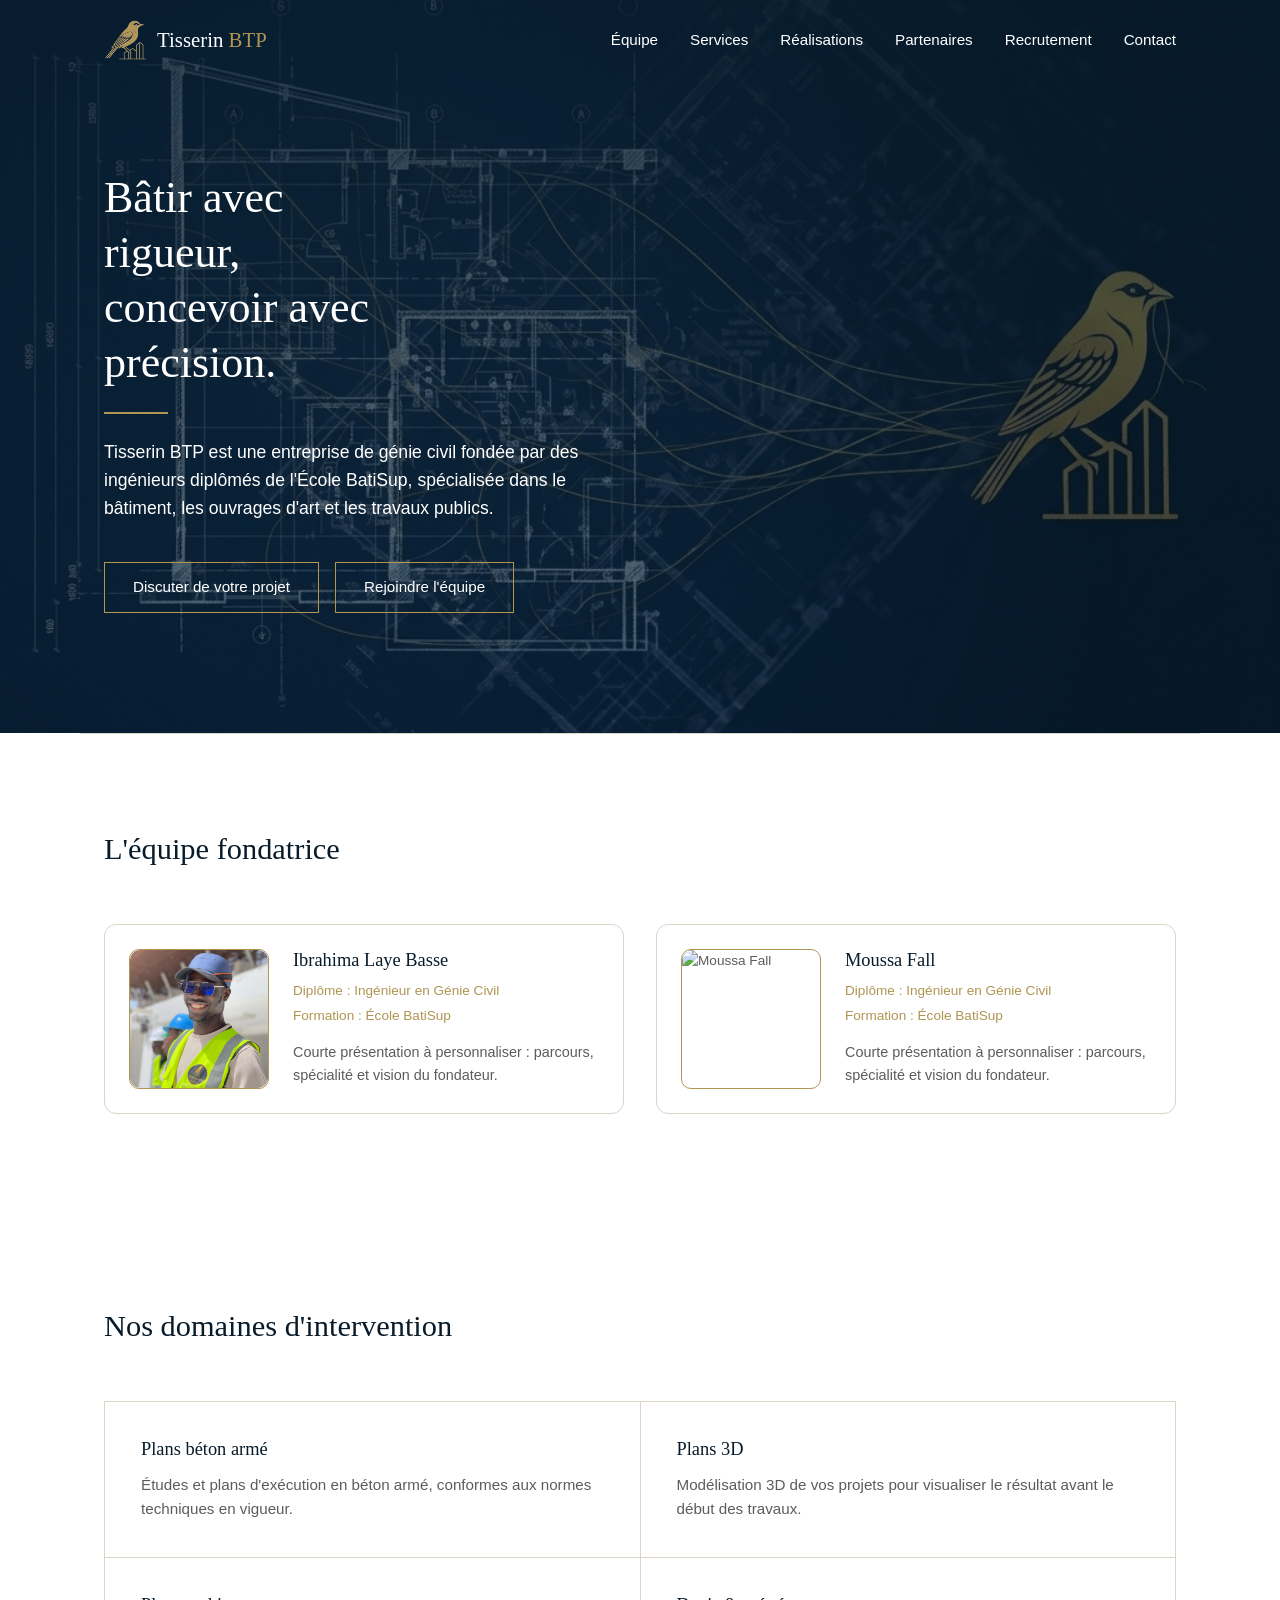
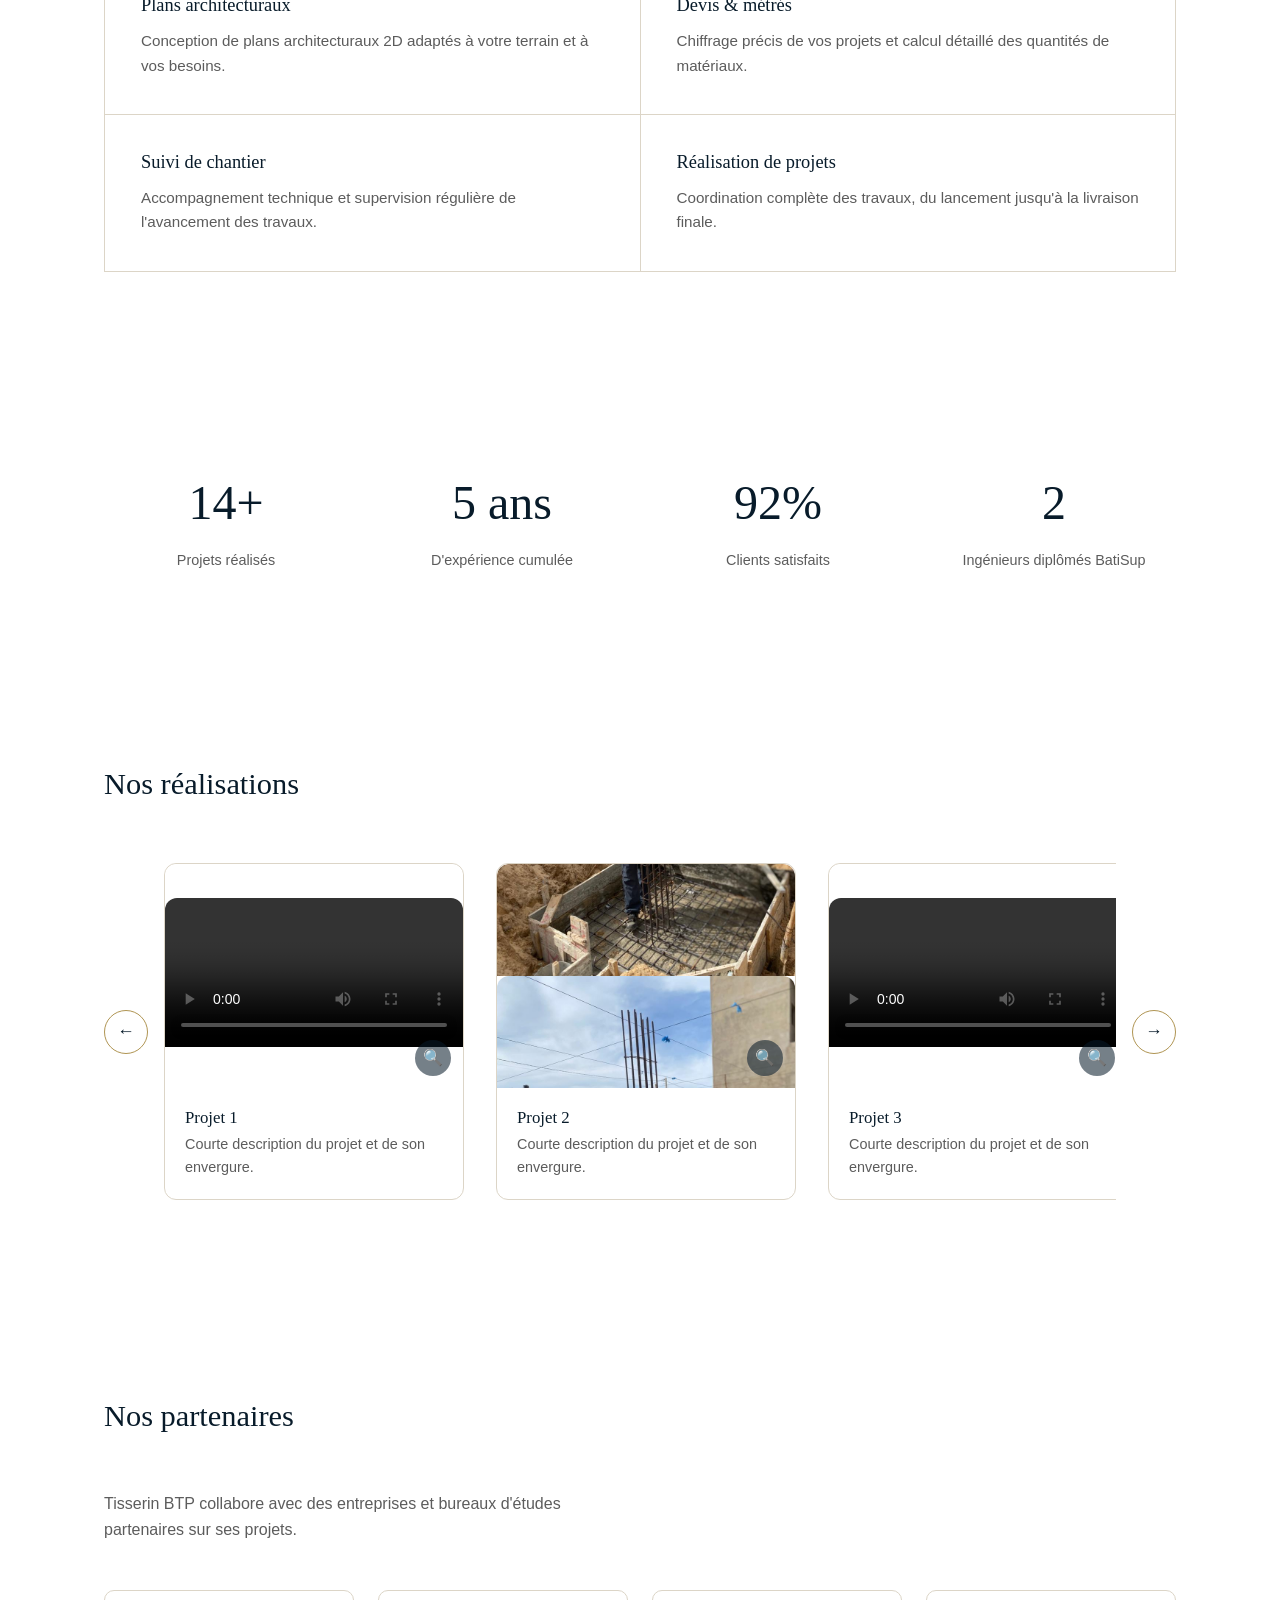
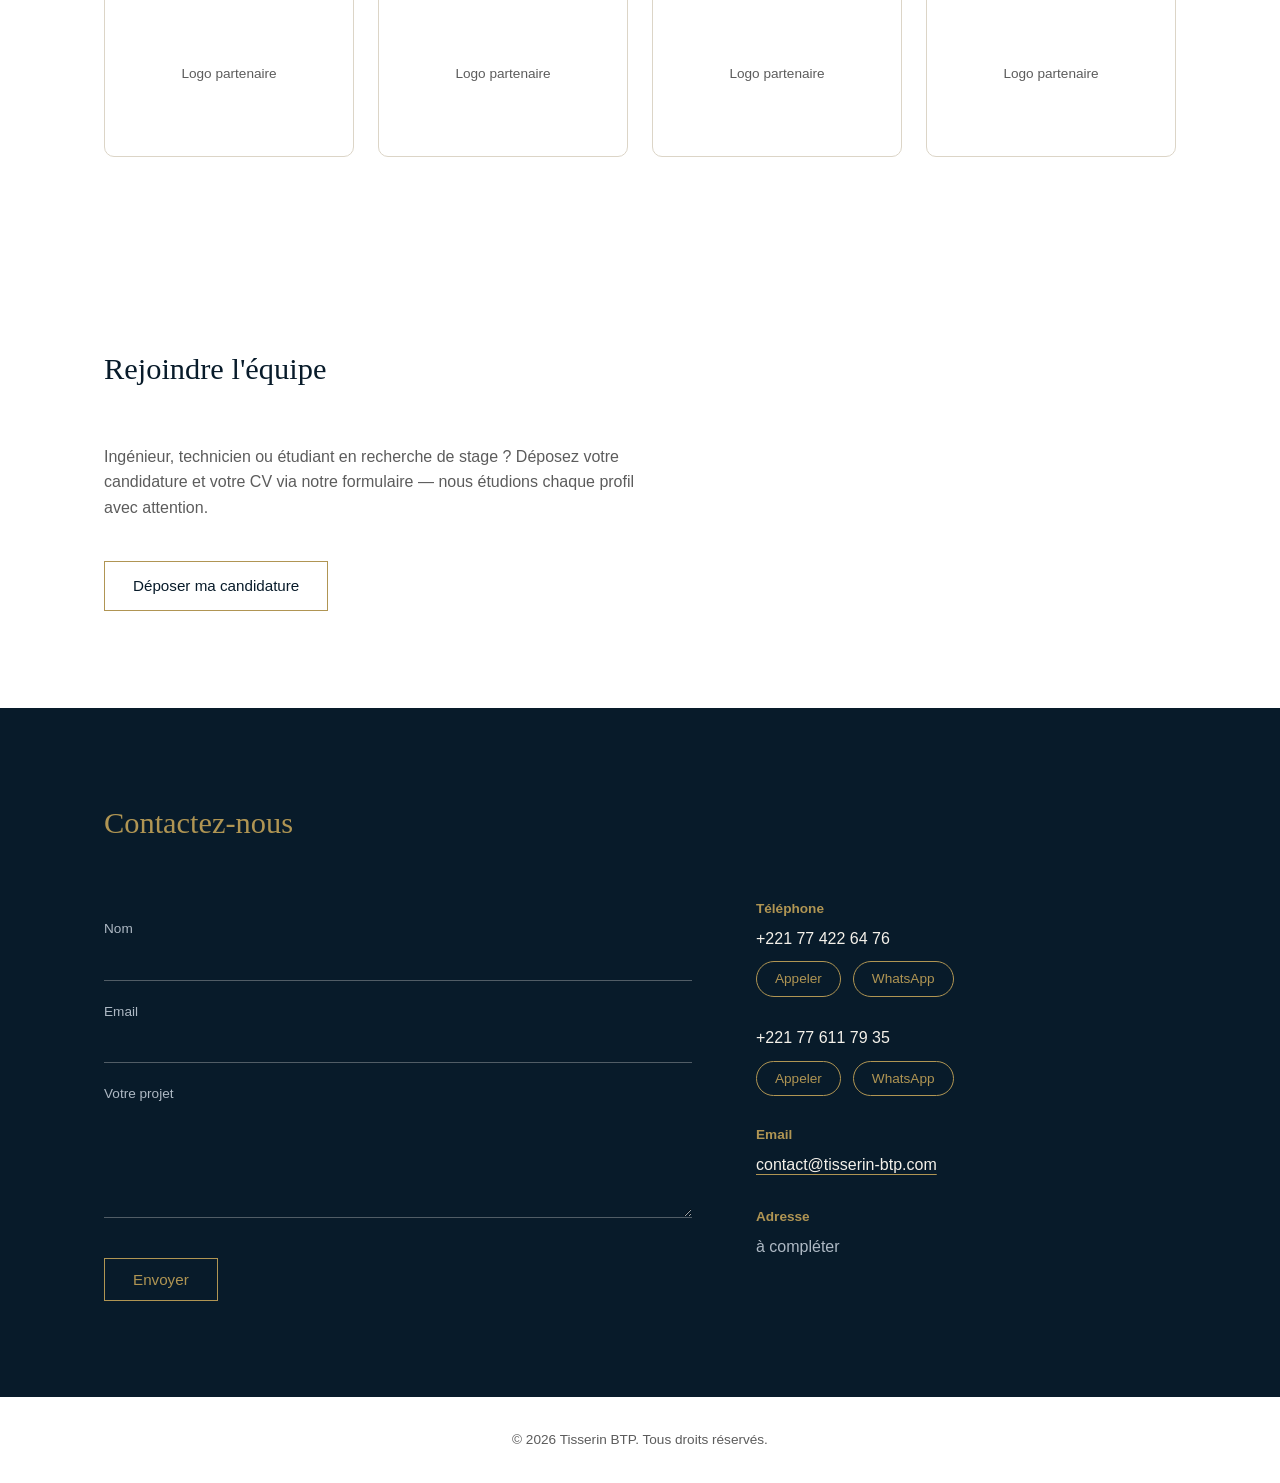
==== index.html @ 986371ec "Code Complet" ====
<!DOCTYPE html>
<!-- 
  DOCTYPE : indique au navigateur qu'on utilise le HTML5 moderne.
  Toujours la toute première ligne d'un fichier HTML.
-->
<html lang="fr">
<head>
  <meta charset="UTF-8">
  <!-- UTF-8 : permet d'afficher correctement les accents (é, è, à...) -->

  <meta name="viewport" content="width=device-width, initial-scale=1.0">
  <!-- Cette ligne est ESSENTIELLE pour que le site s'adapte aux mobiles.
       Sans elle, un téléphone affichera le site "zoomé" comme un écran d'ordinateur. -->

  <title>Tisserin BTP — Génie Civil</title>
  <!-- Ce texte s'affiche dans l'onglet du navigateur et dans Google -->

  <meta name="description" content="Tisserin BTP, entreprise de génie civil : bâtiment, ouvrages d'art et travaux publics par des ingénieurs diplômés.">
  <!-- La "meta description" : c'est ce que Google affiche sous le titre dans les résultats de recherche -->

  <link rel="stylesheet" href="css/style.css">
  <!-- On relie notre feuille de style (à écrire à l'étape 2) -->
</head>

<body>

  <main>

    <!-- ===================== HERO (première section visible) ===================== -->
    <!-- Quand tu enverras l'image de fond, on ajoutera la classe "hero--photo" ci-dessous
         (ex: class="hero hero--photo") : elle bascule le texte en blanc avec un voile marine
         semi-transparent par-dessus la photo pour que le texte reste lisible. Le CSS est déjà prêt. -->
   <section id="accueil" class="hero hero--photo">
      <!-- ===================== EN-TÊTE / NAVIGATION ===================== -->
      <!-- Placé ICI, à l'intérieur du Hero, avec un fond transparent (voir .site-header
           en CSS) : il se superpose directement à la photo au lieu d'une barre blanche
           séparée au-dessus. Il défile avec le Hero (pas de barre fixe en scrollant). -->
      <header class="site-header">
        <div class="container header-inner">
          <a href="#accueil" class="logo">
            <img src="assets/img/logo-icon.png" alt="" class="logo-icon">
            <span class="logo-text">Tisserin <strong>BTP</strong></span>
          </a>

          <nav class="main-nav">
            <ul>
              <li><a href="#equipe">Équipe</a></li>
              <li><a href="#services">Services</a></li>
              <li><a href="#projets">Réalisations</a></li>
              <li><a href="#partenaires">Partenaires</a></li>
              <li><a href="#recrutement">Recrutement</a></li>
              <li><a href="#contact">Contact</a></li>
            </ul>
          </nav>
        </div>
      </header>

      <div class="container">
        <h1>Bâtir avec rigueur, concevoir avec précision.</h1>
        <p class="hero-subtitle">
          Tisserin BTP est une entreprise de génie civil fondée par des ingénieurs
          diplômés de l'École BatiSup, spécialisée dans le bâtiment, les ouvrages
          d'art et les travaux publics.
        </p>
        <div class="hero-actions">
          <a href="#contact" class="btn btn-primary">Discuter de votre projet</a>
          <a href="#recrutement" class="btn">Rejoindre l'équipe</a>
        </div>
      </div>
    </section>

    <div class="section-divider" aria-hidden="true"></div>


    <!-- ===================== ÉQUIPE ===================== -->
    <section id="equipe" class="equipe">
      <div class="container">
        <h2>L'équipe fondatrice</h2>

        <div class="equipe-grid">
          <article class="membre-card">
            <div class="membre-photo-placeholder">
              <img src="assets/img/equipe/Iba.jpeg" alt="Ibrahima Laye Basse">
            </div>
            <div class="membre-infos">
              <h3>Ibrahima Laye Basse</h3>
              <p class="membre-diplome">Diplôme : Ingénieur en Génie Civil</p>
              <p class="membre-formation">Formation : École BatiSup</p>
              <p class="membre-bio">Courte présentation à personnaliser : parcours, spécialité et vision du fondateur.</p>
            </div>
          </article>

          <article class="membre-card">
            <div class="membre-photo-placeholder">
              <img src="assets/img/equipe/moussa.jpeg" alt="Moussa Fall">
            </div>
            <div class="membre-infos">
              <h3>Moussa Fall</h3>
              <p class="membre-diplome">Diplôme : Ingénieur en Génie Civil</p>
              <p class="membre-formation">Formation : École BatiSup</p>
              <p class="membre-bio">Courte présentation à personnaliser : parcours, spécialité et vision du fondateur.</p>
            </div>
          </article>
        </div>
      </div>
    </section>

    <div class="section-divider" aria-hidden="true"></div>


    <!-- ===================== SERVICES ===================== -->
    <section id="services" class="services">
      <div class="container">
        <h2>Nos domaines d'intervention</h2>

        <div class="services-grid">
          <article class="service-card">
            <h3>Plans béton armé</h3>
            <p>Études et plans d'exécution en béton armé, conformes aux normes techniques en vigueur.</p>
          </article>

          <article class="service-card">
            <h3>Plans 3D</h3>
            <p>Modélisation 3D de vos projets pour visualiser le résultat avant le début des travaux.</p>
          </article>

          <article class="service-card">
            <h3>Plans architecturaux</h3>
            <p>Conception de plans architecturaux 2D adaptés à votre terrain et à vos besoins.</p>
          </article>

          <article class="service-card">
            <h3>Devis &amp; métrés</h3>
            <p>Chiffrage précis de vos projets et calcul détaillé des quantités de matériaux.</p>
          </article>

          <article class="service-card">
            <h3>Suivi de chantier</h3>
            <p>Accompagnement technique et supervision régulière de l'avancement des travaux.</p>
          </article>

          <article class="service-card">
            <h3>Réalisation de projets</h3>
            <p>Coordination complète des travaux, du lancement jusqu'à la livraison finale.</p>
          </article>
        </div>
      </div>
    </section>

    <div class="section-divider" aria-hidden="true"></div>


    <!-- ===================== CHIFFRES CLÉS ===================== -->
    <!-- Les nombres partent de 0 et comptent jusqu'à data-target quand on arrive sur la section
         (voir script.js). data-suffix ajoute "%", "+", " ans"... après le nombre. -->
    <section id="chiffres" class="chiffres">
      <div class="container">
        <div class="chiffres-grid">
          <div class="chiffre">
            <span class="chiffre-nombre" data-target="15" data-suffix="+">0</span>
            <span class="chiffre-label">Projets réalisés</span>
          </div>
          <div class="chiffre">
            <span class="chiffre-nombre" data-target="5" data-suffix=" ans">0</span>
            <span class="chiffre-label">D'expérience cumulée</span>
          </div>
          <div class="chiffre">
            <span class="chiffre-nombre" data-target="98" data-suffix="%">0</span>
            <span class="chiffre-label">Clients satisfaits</span>
          </div>
          <div class="chiffre">
            <span class="chiffre-nombre" data-target="2" data-suffix="">0</span>
            <span class="chiffre-label">Ingénieurs diplômés BatiSup</span>
          </div>
        </div>
      </div>
    </section>

    <div class="section-divider" aria-hidden="true"></div>


    <!-- ===================== RÉALISATIONS / PROJETS ===================== -->
    <section id="projets" class="projets">
      <div class="container">
        <h2>Nos réalisations</h2>

        <!-- Le carrousel : deux flèches + une piste (.projets-grid) qui défile horizontalement.
             On met 6 exemples pour bien voir l'effet de défilement quand il y a beaucoup de projets. -->
        <div class="projets-carousel">
          <button class="carousel-btn carousel-prev" type="button" aria-label="Réalisation précédente">&#8592;</button>

          <div class="projets-grid" id="projetsTrack">
            <article class="projet-card">
              <div class="projet-media">
                <!-- Photo : <img src="assets/img/projets/mon-projet.jpg" alt="..."> -->
                <!-- Vidéo : <video src="assets/img/projets/ma-video.mp4" controls></video> -->
                <span class="projet-media-placeholder"><video src="assets/img/projets/P2.mp4" controls></video></span>
              </div>
              <h3>Projet 1</h3>
              <p>Courte description du projet et de son envergure.</p>
            </article>

            <article class="projet-card">
              <div class="projet-media">
                <span class="projet-media-placeholder"><img src="assets/img/projets/P1.jpeg" alt="Projet1">
                <img src="assets/img/projets/P1.jpeg" alt="Projet1" hidden></span>
              </div>
              <h3>Projet 2</h3>
              <p>Courte description du projet et de son envergure.</p>
            </article>

            <article class="projet-card">
              <div class="projet-media">
                <span class="projet-media-placeholder"><video src="assets/img/projets/P3.mp4" controls></video></span>
              </div>
              <h3>Projet 3</h3>
              <p>Courte description du projet et de son envergure.</p>
            </article>

            <article class="projet-card">
              <div class="projet-media">
                <span class="projet-media-placeholder">Photo ou vidéo à venir</span>
              </div>
              <h3>Projet 4</h3>
              <p>Courte description du projet et de son envergure.</p>
            </article>

            <article class="projet-card">
              <div class="projet-media">
                <span class="projet-media-placeholder">Photo ou vidéo à venir</span>
              </div>
              <h3>Projet 5</h3>
              <p>Courte description du projet et de son envergure.</p>
            </article>

            <article class="projet-card">
              <div class="projet-media">
                <span class="projet-media-placeholder">Photo ou vidéo à venir</span>
              </div>
              <h3>Projet 6</h3>
              <p>Courte description du projet et de son envergure.</p>
            </article>
          </div>

          <button class="carousel-btn carousel-next" type="button" aria-label="Réalisation suivante">&#8594;</button>
        </div>
      </div>
    </section>

    <div class="section-divider" aria-hidden="true"></div>


    <!-- ===================== PARTENAIRES ===================== -->
    <section id="partenaires" class="partenaires">
      <div class="container">
        <h2>Nos partenaires</h2>
        <p class="partenaires-intro">Tisserin BTP collabore avec des entreprises et bureaux d'études partenaires sur ses projets.</p>

        <div class="partenaires-grid">
          <!-- Remplacer chaque bloc par : <img src="assets/img/partenaires/logo-xyz.png" alt="Nom de l'entreprise"> -->
          <div class="partenaire-logo">Logo partenaire</div>
          <div class="partenaire-logo">Logo partenaire</div>
          <div class="partenaire-logo">Logo partenaire</div>
          <div class="partenaire-logo">Logo partenaire</div>
        </div>
      </div>
    </section>

    <div class="section-divider" aria-hidden="true"></div>


    <!-- ===================== RECRUTEMENT / STAGES ===================== -->
    <section id="recrutement" class="recrutement">
      <div class="container">
        <h2>Rejoindre l'équipe</h2>
        <p class="recrutement-intro">
          Ingénieur, technicien ou étudiant en recherche de stage ? Déposez votre
          candidature et votre CV via notre formulaire — nous étudions chaque
          profil avec attention.
        </p>

        <!-- ⚠️ Remplace ce lien par l'URL de ton Google Form une fois créé (voir les étapes données) -->
        <a href="https://docs.google.com/forms/d/e/1FAIpQLScmEuUxqBs3-zTEEsAhakAXI5-FZhFjxMY9opvRQvpnzynuog/viewform?usp=header" class="btn btn-primary" target="_blank" rel="noopener">
          Déposer ma candidature
        </a>
      </div>
    </section>

    <div class="section-divider" aria-hidden="true"></div>


    <!-- ===================== CONTACT ===================== -->
    <section id="contact" class="contact">
      <div class="container">
        <h2>Contactez-nous</h2>

        <div class="contact-inner">
          <form class="contact-form" id="contactForm">
            <label for="nom">Nom</label>
            <input type="text" id="nom" name="nom" required>

            <label for="email">Email</label>
            <input type="email" id="email" name="email" required>

            <label for="message">Votre projet</label>
            <textarea id="message" name="message" rows="5" required></textarea>

            <button type="submit" class="btn btn-primary">Envoyer</button>
          </form>

          <div class="contact-infos">
            <!-- Remplace ces numéros/email par les vôtres s'ils changent un jour -->
            <div class="contact-info-block">
              <strong>Téléphone</strong>
              <p class="contact-phone-number">+221 77 422 64 76</p>
              <div class="contact-phone-actions">
                <a href="tel:+221774226476" class="contact-action-link">Appeler</a>
                <a href="https://wa.me/221774226476" class="contact-action-link" target="_blank" rel="noopener">WhatsApp</a>
              </div>
            </div>

            <div class="contact-info-block">
              <p class="contact-phone-number">+221 77 611 79 35</p>
              <div class="contact-phone-actions">
                <a href="tel:+221776117935" class="contact-action-link">Appeler</a>
                <a href="https://wa.me/221776117935" class="contact-action-link" target="_blank" rel="noopener">WhatsApp</a>
              </div>
            </div>

            <div class="contact-info-block">
              <strong>Email</strong>
              <!-- Ce lien ouvre un brouillon dans Gmail (onglet web), adresse déjà remplie -->
              <a href="https://mail.google.com/mail/?view=cm&fs=1&to=contact@tisserin-btp.com" class="contact-email-link confirm-envoi" target="_blank" rel="noopener">contact@tisserin-btp.com</a>
            </div>

            <div class="contact-info-block">
              <strong>Adresse</strong>
              <p class="contact-address">à compléter</p>
            </div>
          </div>
        </div>
      </div>
    </section>

  </main>

  <!-- ===================== LIGHTBOX (agrandissement des photos/vidéos) ===================== -->
  <!-- Une seule boîte pour tout le site : le JS y copie l'image/vidéo cliquée. -->
  <div class="lightbox" id="lightbox" aria-hidden="true">
    <button class="lightbox-close" type="button" aria-label="Fermer">&times;</button>
    <div class="lightbox-content" id="lightboxContent"></div>
  </div>

  <!-- ===================== FOOTER ===================== -->
  <footer class="site-footer">
    <div class="container">
      <p>&copy; 2026 Tisserin BTP. Tous droits réservés.</p>
    </div>
  </footer>

  <script src="js/script.js"></script>
  <!-- Le JS toujours en bas du body : la page se charge avant que le script s'exécute -->
</body>
</html>
---- css/style.css ----
/* ===================== VARIABLES DE COULEUR ===================== */
/* On centralise toutes les couleurs ici. Si un jour vous voulez ajuster
   une teinte, on change une seule ligne au lieu de fouiller tout le fichier. */
:root {
  --color-navy: #081B2A;       /* bleu marine du logo : titres, texte fort */
  --color-gold: #B09553;       /* doré du logo : accents, lignes, boutons */
  --color-gold-light: #C7AD73; /* doré plus clair : hover */
  --color-bg: #FFFFFF;         /* fond : toujours blanc, jamais coloré */
  --color-text: #1C1C1C;       /* texte courant */
  --color-text-muted: #5C5C5C; /* texte secondaire (sous-titres, légendes) */
  --color-line: #DCD5C7;       /* lignes fines discrètes (pas dorées) */

  --font-serif: Georgia, "Iowan Old Style", "Palatino Linotype", "Book Antiqua", serif;
  --font-sans: -apple-system, BlinkMacSystemFont, "Segoe UI", Roboto, "Helvetica Neue", Arial, sans-serif;

  --container-width: 1120px;
}

/* ===================== RESET DE BASE ===================== */
* {
  margin: 0;
  padding: 0;
  box-sizing: border-box;
}

body {
  font-family: var(--font-sans);
  color: var(--color-text);
  background: var(--color-bg);
  line-height: 1.6;
}

img { max-width: 100%; display: block; }

.container {
  max-width: var(--container-width);
  margin: 0 auto;
  padding: 0 24px;
}

h1, h2, h3 {
  font-family: var(--font-serif);
  color: var(--color-navy);
  font-weight: 400; /* le serif porte déjà assez de caractère, pas besoin de gras excessif */
  line-height: 1.25;
}

a { color: var(--color-navy); text-decoration: none; }

/* ===================== BOUTONS ===================== */
/* Jamais de fond plein : juste un contour doré et du texte.
   Au survol, seule l'épaisseur/la couleur réagit — pas de remplissage. */
.btn {
  display: inline-block;
  padding: 12px 28px;
  border: 1px solid var(--color-gold);
  color: var(--color-navy);
  font-family: var(--font-sans);
  font-size: 0.95rem;
  background: transparent;
  transition: border-color 0.2s ease, color 0.2s ease;
}

.btn:hover {
  border-color: var(--color-navy);
  color: var(--color-gold);
}

/* ===================== EN-TÊTE ===================== */
/* Superposé sur la photo du Hero (position absolute + fond transparent),
   au lieu d'une barre blanche séparée au-dessus. Il défile avec le Hero. */
.site-header {
  position: absolute;
  top: 0;
  left: 0;
  right: 0;
  z-index: 2; /* au-dessus du voile sombre (::before) et du texte du Hero */
  background: transparent;
}

.header-inner {
  display: flex;
  align-items: center;
  justify-content: space-between;
  padding: 18px 24px;
}

.logo {
  display: flex;
  align-items: center;
  gap: 10px;
}

.logo-icon {
  height: 44px;
  width: auto;
}

.logo-text {
  font-family: var(--font-serif);
  font-size: 1.3rem;
  color: #fff;
}

.logo-text strong {
  color: var(--color-gold);
  font-weight: 400;
}

.main-nav ul {
  display: flex;
  gap: 32px;
  list-style: none;
}

.main-nav a {
  color: #fff;
  font-size: 0.95rem;
  padding-bottom: 4px;
  border-bottom: 1px solid transparent;
  transition: border-color 0.2s ease, color 0.2s ease;
}

.main-nav a:hover {
  color: var(--color-gold);
  border-bottom-color: var(--color-gold);
}

/* ===================== HERO ===================== */
.hero {
  padding: 170px 0 120px;
  background-image: url('../assets/img/Tisserin.jpg');
}

.hero h1 {
  font-size: 2.75rem;
  max-width: 14ch;
  margin-bottom: 24px;
  position: relative;
  padding-bottom: 24px;
}

/* Le trait doré sous le titre : notre "signature" visuelle, présente une seule fois */
.hero h1::after {
  content: "";
  position: absolute;
  left: 0;
  bottom: 0;
  width: 64px;
  height: 2px;
  background: var(--color-gold);
}

.hero-subtitle {
  max-width: 52ch;
  color: var(--color-text-muted);
  font-size: 1.1rem;
  margin-bottom: 40px;
}

/* ===================== SECTIONS (règle commune) ===================== */
/* Note : la ligne de séparation entre sections n'est plus une bordure CSS statique,
   c'est désormais l'élément .section-divider (voir plus bas), qui s'anime
   du centre vers l'extérieur quand on le fait défiler à l'écran. */
section:not(.hero) {
  padding: 96px 0;
}

section h2 {
  font-size: 1.9rem;
  margin-bottom: 56px;
}

/* ===================== SERVICES ===================== */
.services-grid {
  display: grid;
  grid-template-columns: repeat(2, 1fr);
  gap: 1px;
  background: var(--color-line);
  border: 1px solid var(--color-line);
}

.service-card {
  background: var(--color-bg);
  padding: 36px;
}

.service-card h3 {
  font-size: 1.15rem;
  margin-bottom: 12px;
}

.service-card p {
  color: var(--color-text-muted);
  font-size: 0.95rem;
}

/* ===================== ÉQUIPE (mise en page générale de la grille) ===================== */
/* Le détail visuel de chaque carte (.membre-card, .membre-photo-placeholder...)
   est défini plus bas, dans le bloc "ÉQUIPE : rectangle photo + infos côte à côte" */
.equipe-grid {
  display: grid;
  grid-template-columns: repeat(2, 1fr);
  gap: 32px;
}

/* ===================== CONTACT ===================== */
.contact-inner {
  display: grid;
  grid-template-columns: 1.4fr 1fr;
  gap: 64px;
}

/* Champs "underline" : pas de fond, juste une ligne du bas — cohérent avec le reste */
.contact-form label {
  display: block;
  font-size: 0.85rem;
  color: var(--color-text-muted);
  margin-top: 20px;
  margin-bottom: 6px;
}

.contact-form input,
.contact-form textarea {
  width: 100%;
  border: none;
  border-bottom: 1px solid var(--color-line);
  background: transparent;
  padding: 8px 0;
  font-family: var(--font-sans);
  font-size: 1rem;
  color: var(--color-text);
}

.contact-form input:focus,
.contact-form textarea:focus {
  outline: none;
  border-bottom-color: var(--color-gold);
}

.contact-form button {
  margin-top: 32px;
  cursor: pointer;
}

.contact-info-block {
  margin-bottom: 28px;
}

.contact-info-block strong {
  color: var(--color-navy);
  display: block;
  font-size: 0.85rem;
  margin-bottom: 6px;
}

/* ===================== FOOTER ===================== */
.site-footer {
  padding: 32px 0;
}

.site-footer p {
  color: var(--color-text-muted);
  font-size: 0.85rem;
  text-align: center;
}

/* ===================== PRÉPARATION FOND PHOTO DU HERO ===================== */
/* Inactif pour l'instant. Le jour où tu ajoutes ta photo :
   1) Ajoute background-image: url('../assets/img/hero-bg.jpg'); dans la règle .hero ci-dessous
      (le "../" est important : on remonte du dossier css/ vers la racine du projet)
   2) Ajoute la classe "hero--photo" sur la section dans index.html
   Tout le reste (voile sombre, texte blanc) s'active automatiquement. */
.hero {
  position: relative;
  background-color: var(--color-navy);
  background-size: cover;
  background-position: center;
  background-repeat: no-repeat;
}

.hero.hero--photo {
  color: #fff;
}

.hero.hero--photo::before {
  content: "";
  position: absolute;
  inset: 0;
  background: linear-gradient(180deg, rgba(8, 27, 42, 0.78), rgba(8, 27, 42, 0.55));
  z-index: 0;
}

.hero.hero--photo .container {
  position: relative;
  z-index: 1;
}

.hero.hero--photo h1,
.hero.hero--photo .hero-subtitle {
  color: #fff;
}

/* ===================== CHIFFRES CLÉS (compteurs animés) ===================== */
.chiffres-grid {
  display: grid;
  grid-template-columns: repeat(4, 1fr);
  gap: 32px;
  text-align: center;
}

.chiffre {
  display: flex;
  flex-direction: column;
  gap: 8px;
}

.chiffre-nombre {
  font-family: var(--font-serif);
  font-size: 3rem;
  color: var(--color-navy);
}

.chiffre-label {
  color: var(--color-text-muted);
  font-size: 0.9rem;
}

/* ===================== CARROUSEL DES RÉALISATIONS ===================== */
.projets-carousel {
  display: flex;
  align-items: center;
  gap: 16px;
}

.carousel-btn {
  flex-shrink: 0;
  width: 44px;
  height: 44px;
  border-radius: 50%;
  border: 1px solid var(--color-gold);
  background: transparent;
  color: var(--color-navy);
  font-size: 1.1rem;
  cursor: pointer;
  transition: border-color 0.2s ease, color 0.2s ease;
}

.carousel-btn:hover {
  border-color: var(--color-navy);
  color: var(--color-gold);
}

/* La piste défile horizontalement ; scroll-snap fait que chaque carte "s'accroche"
   proprement en position, comme un vrai carrousel, sans JS compliqué pour l'alignement. */
.projets-grid {
  display: flex;
  gap: 32px;
  overflow-x: auto;
  overflow-y: visible;
  scroll-snap-type: x mandatory;
  scroll-behavior: smooth;
  padding: 4px; /* évite que l'ombre du zoom soit coupée au bord */
}

/* Masquer la barre de défilement (on a déjà les flèches, pas besoin de la voir) */
.projets-grid::-webkit-scrollbar { display: none; }
.projets-grid { scrollbar-width: none; }

.projet-card {
  flex: 0 0 300px;
  scroll-snap-align: start;
  border: 1px solid var(--color-line);
  border-radius: 12px;
  overflow: hidden;
}

.projet-media {
  aspect-ratio: 4 / 3;
  display: flex;
  align-items: center;
  justify-content: center;
  color: var(--color-text-muted);
  font-size: 0.85rem;
  cursor: pointer;
  overflow: hidden; /* essentiel : empêche une image plus grande que 4:3 de déformer la carte */
  background: var(--color-bg);
  border-radius: 12px 12px 0 0;
  position: relative; /* nécessaire pour positionner l'icône de zoom ci-dessous */
}

/* Icône loupe : indique clairement que l'image/vidéo est cliquable. Visible en
   permanence (discrètement), et se met en évidence au survol. La pseudo-classe
   :has() fait que l'icône n'apparaît QUE s'il y a une vraie image/vidéo dedans —
   pas sur les cartes encore vides ("Photo ou vidéo à venir"). */
.projet-media:has(img, video)::after {
  content: "🔍";
  position: absolute;
  bottom: 12px;
  right: 12px;
  width: 36px;
  height: 36px;
  border-radius: 50%;
  background: rgba(8, 27, 42, 0.65);
  color: #fff;
  display: flex;
  align-items: center;
  justify-content: center;
  font-size: 1rem;
  opacity: 0.85;
  transition: opacity 0.2s ease, transform 0.2s ease;
  pointer-events: none; /* l'icône ne doit jamais bloquer le clic sur l'image en dessous */
}

.projet-media:has(img, video):hover::after {
  opacity: 1;
  transform: scale(1.12);
}

.projet-media img,
.projet-media video {
  width: 100%;
  height: 100%;
  object-fit: cover;
  border-radius: 12px 12px 0 0;
}

.projet-card h3 {
  font-size: 1.05rem;
  padding: 20px 20px 4px;
}

.projet-card p {
  color: var(--color-text-muted);
  font-size: 0.9rem;
  padding: 0 20px 20px;
}

/* ===================== ÉQUIPE : rectangle photo + infos côte à côte ===================== */
.membre-card {
  display: flex;
  gap: 24px;
  border: 1px solid var(--color-line);
  border-radius: 12px;
  padding: 24px;
}

.membre-photo-placeholder {
  width: 140px;
  height: 140px;
  flex-shrink: 0;
  border: 1px solid var(--color-gold);
  border-radius: 10px;
  display: flex;
  align-items: center;
  justify-content: center;
  color: var(--color-text-muted);
  font-size: 0.85rem;
}

.membre-infos {
  display: flex;
  flex-direction: column;
  gap: 4px;
}

.membre-infos h3 {
  font-size: 1.15rem;
  margin-bottom: 4px;
}

.membre-diplome,
.membre-formation {
  font-size: 0.85rem;
  color: var(--color-gold);
}

.membre-bio {
  margin-top: 10px;
  font-size: 0.9rem;
  color: var(--color-text-muted);
  line-height: 1.55;
}

/* ===================== CONTACT : fond bleu marine ===================== */
/* "section.contact" (et pas juste ".contact") pour être sûr que ces règles l'emportent
   sur la règle générale "section:not(.hero)" définie plus haut dans le fichier. */
section.contact {
  background: var(--color-navy);
  color: #F4F1EA;
}

section.contact h2 {
  color: var(--color-gold);
}

.contact-form label {
  color: #AEB9C4;
}

.contact-form input,
.contact-form textarea {
  color: #F7F6F2;
  border-bottom: 1px solid rgba(247, 246, 242, 0.3);
}

.contact-form input:focus,
.contact-form textarea:focus {
  border-bottom-color: var(--color-gold);
}

.contact-form input::placeholder,
.contact-form textarea::placeholder {
  color: rgba(247, 246, 242, 0.4);
}

.contact-form .btn {
  border-color: var(--color-gold);
  color: var(--color-gold);
}

.contact-form .btn:hover {
  border-color: #fff;
  color: #fff;
}

.contact-info-block strong {
  color: var(--color-gold);
}

.contact-phone-number {
  color: #F4F1EA;
  font-size: 1rem;
  margin-bottom: 10px;
}

.contact-phone-actions {
  display: flex;
  gap: 12px;
}

/* Petits liens en forme de pilule, contour doré, cohérents avec le reste du site
   (jamais de fond plein) : "Appeler" déclenche l'app téléphone, "WhatsApp" ouvre
   une discussion avec ce numéro. */
.contact-action-link {
  border: 1px solid var(--color-gold);
  color: var(--color-gold);
  padding: 6px 18px;
  border-radius: 20px;
  font-size: 0.85rem;
  transition: border-color 0.2s ease, color 0.2s ease;
}

.contact-action-link:hover {
  border-color: #fff;
  color: #fff;
}

.contact-email-link {
  color: #F4F1EA;
  text-decoration: underline;
  text-decoration-color: var(--color-gold);
  text-underline-offset: 4px;
}

.contact-email-link:hover {
  color: var(--color-gold);
}

.contact-address {
  color: #AEB9C4;
}

/* ===================== TRANSITIONS AU DÉFILEMENT (scroll reveal) ===================== */
/* La classe .reveal est ajoutée dynamiquement par le JS à plusieurs éléments.
   Ils démarrent invisibles/légèrement décalés, puis "apparaissent" quand on
   arrive dessus en scrollant (voir IntersectionObserver dans script.js). */
.reveal {
  opacity: 0;
  transform: translateY(28px);
  transition: opacity 0.7s ease, transform 0.7s ease;
}

.reveal.reveal-visible {
  opacity: 1;
  transform: translateY(0);
}

/* Les gens sensibles au mouvement peuvent désactiver les animations dans leur OS :
   on respecte ce choix en supprimant la transition dans ce cas. */
@media (prefers-reduced-motion: reduce) {
  .reveal {
    opacity: 1;
    transform: none;
    transition: none;
  }
}

/* ===================== HERO : deux boutons côte à côte ===================== */
.hero-actions {
  display: flex;
  gap: 16px;
  flex-wrap: wrap;
}

/* Les 2 boutons du hero doivent être bien visibles dès le départ : texte blanc sur
   le fond sombre de la photo, doré au survol. */
.hero-actions .btn {
  color: #fff;
}

.hero-actions .btn:hover {
  border-color: var(--color-gold);
  color: var(--color-gold);
}

/* ===================== PARTENAIRES ===================== */
.partenaires-intro {
  color: var(--color-text-muted);
  max-width: 60ch;
  margin-bottom: 48px;
}

.partenaires-grid {
  display: grid;
  grid-template-columns: repeat(4, 1fr);
  gap: 24px;
}

.partenaire-logo {
  aspect-ratio: 3 / 2;
  border: 1px solid var(--color-line);
  border-radius: 10px;
  display: flex;
  align-items: center;
  justify-content: center;
  color: var(--color-text-muted);
  font-size: 0.85rem;
  text-align: center;
  padding: 16px;
}

/* Une fois un vrai logo <img> à la place du texte, on l'affiche en gris (grayscale)
   et il reprend sa couleur au survol : discret par défaut, vivant à l'interaction. */
.partenaire-logo img {
  max-height: 48px;
  filter: grayscale(100%);
  opacity: 0.7;
  transition: filter 0.3s ease, opacity 0.3s ease;
}

.partenaire-logo img:hover {
  filter: grayscale(0%);
  opacity: 1;
}

/* ===================== RECRUTEMENT ===================== */
.recrutement-intro {
  color: var(--color-text-muted);
  max-width: 60ch;
  margin-bottom: 40px;
}

.recrutement-form {
  max-width: 640px;
}

.recrutement-form label {
  display: block;
  font-size: 0.85rem;
  color: var(--color-text-muted);
  margin-top: 20px;
  margin-bottom: 6px;
}

.recrutement-form input,
.recrutement-form select,
.recrutement-form textarea {
  width: 100%;
  border: none;
  border-bottom: 1px solid var(--color-line);
  background: transparent;
  padding: 8px 0;
  font-family: var(--font-sans);
  font-size: 1rem;
  color: var(--color-text);
}

.recrutement-form select {
  cursor: pointer;
}

/* Le bouton natif de sélection de fichier est stylisé à part car les navigateurs
   ne le laissent pas se personnaliser comme un champ texte classique. */
.recrutement-form input[type="file"] {
  border: 1px dashed var(--color-line);
  border-radius: 8px;
  padding: 16px;
  font-size: 0.9rem;
}

.recrutement-form input:focus,
.recrutement-form select:focus,
.recrutement-form textarea:focus {
  outline: none;
  border-bottom-color: var(--color-gold);
}

.recrutement-form input[type="file"]:focus {
  outline: none;
  border-color: var(--color-gold);
}

.recrutement-form button {
  margin-top: 32px;
  cursor: pointer;
}

/* Deux champs par ligne sur desktop (Nom/Email, Téléphone/Type) */
.form-row {
  display: grid;
  grid-template-columns: 1fr 1fr;
  gap: 24px;
}

/* ===================== TRAIT ANIMÉ SOUS LE TITRE DU HERO ===================== */
/* transform-origin: center + une animation qui part de scaleX(0) : le trait
   "pousse" depuis son centre vers ses deux extrémités au chargement de la page. */
@keyframes pousserDuCentre {
  from { transform: scaleX(0); }
  to   { transform: scaleX(1); }
}

.hero h1::after {
  transform-origin: center;
  animation: pousserDuCentre 1s ease-out 0.3s both;
  /* "both" : le trait reste invisible (scaleX(0)) pendant les 0.3s d'attente
     avant que l'animation ne démarre, au lieu d'apparaître d'un coup puis de s'animer. */
}

/* ===================== LIGNES DE SÉPARATION ENTRE SECTIONS ===================== */
/* Ces lignes remplacent les anciennes bordures statiques. Au chargement elles sont
   "écrasées" (scaleX(0)), centrées grâce à transform-origin:center, puis le JS leur
   ajoute .divider-visible quand elles entrent dans l'écran : elles poussent alors
   du milieu vers l'extérieur. La classe est retirée quand la ligne quitte l'écran,
   donc l'animation se rejoue à chaque passage, dans un sens comme dans l'autre. */
.section-divider {
  height: 1px;
  max-width: var(--container-width);
  margin: 0 auto;
  background: var(--color-line);
  transform: scaleX(0);
  transform-origin: center;
  transition: transform 0.8s ease;
}

.section-divider.divider-visible {
  transform: scaleX(1);
}

/* ===================== PHOTOS DES FONDATEURS (préparation) ===================== */
.membre-photo-placeholder img {
  width: 100%;
  height: 100%;
  object-fit: cover;
  border-radius: 10px; /* même arrondi que le conteneur, pour un rendu propre */
}

/* ===================== LIGHTBOX (agrandissement photos/vidéos) ===================== */
/* position:fixed + inset:0 = couvre tout l'écran, peu importe où on a scrollé sur la page. */
.lightbox {
  position: fixed;
  inset: 0;
  background: rgba(8, 27, 42, 0.92);
  display: flex;
  align-items: center;
  justify-content: center;
  padding: 48px;
  opacity: 0;
  visibility: hidden;
  transition: opacity 0.3s ease;
  z-index: 1000;
}

.lightbox.is-open {
  opacity: 1;
  visibility: visible;
}

.lightbox-content {
  display: flex;
  align-items: flex-start;
  gap: 20px;
  max-width: 90vw;
  max-height: 85vh;
}

.lightbox-main {
  flex: 1;
  min-width: 0; /* évite que l'image ne force le conteneur à s'agrandir au-delà de l'écran */
  display: flex;
  align-items: center;
  justify-content: center;
}

.lightbox-content img,
.lightbox-content video {
  display: block;
  max-width: 75vw;
  max-height: 85vh;
  border-radius: 12px;
}

/* La zone de vignettes à droite de l'image/vidéo principale : disposées en ligne,
   elles retournent automatiquement à la ligne suivante si la largeur est pleine
   (flex-wrap), plutôt que de s'empiler dans une seule colonne. */
.lightbox-thumbs {
  display: flex;
  flex-direction: row;
  flex-wrap: wrap;
  gap: 10px;
  max-width: 200px;
  max-height: 85vh;
  overflow-y: auto;
  flex-shrink: 0;
  align-content: flex-start;
}

.lightbox-thumb {
  width: 90px;
  height: 64px;
  object-fit: cover;
  border-radius: 6px;
  cursor: pointer;
  opacity: 0.55;
  border: 2px solid transparent;
  flex-shrink: 0;
  transition: opacity 0.2s ease, border-color 0.2s ease;
  /* pour les vidéos sans vignette naturelle : fond sombre + repère visuel */
  background: rgba(255, 255, 255, 0.1);
  display: flex;
  align-items: center;
  justify-content: center;
  color: #fff;
  font-size: 0.75rem;
}

.lightbox-thumb.is-active {
  opacity: 1;
  border-color: var(--color-gold);
}

.lightbox-close {
  position: absolute;
  top: 28px;
  right: 32px;
  width: 44px;
  height: 44px;
  border-radius: 50%;
  border: 1px solid var(--color-gold);
  background: transparent;
  color: var(--color-gold);
  font-size: 1.5rem;
  line-height: 1;
  cursor: pointer;
  transition: border-color 0.2s ease, color 0.2s ease;
}

.lightbox-close:hover {
  border-color: #fff;
  color: #fff;
}

/* ===================== ENVOI DU CV (WhatsApp / email) ===================== */
.recrutement-cv {
  max-width: 640px;
  margin-top: 24px;
}

.recrutement-cv p {
  color: var(--color-text-muted);
  font-size: 0.9rem;
  margin-bottom: 12px;
}

.recrutement-cv-actions {
  display: flex;
  gap: 12px;
  flex-wrap: wrap;
}

/* Réutilise le même style de "pilule" que les liens Appeler/WhatsApp de la section Contact,
   mais adapté aux couleurs du fond clair (bordure/texte marine ici, doré sur fond bleu là-bas). */
.recrutement-cv .contact-action-link {
  border-color: var(--color-navy);
  color: var(--color-navy);
}

.recrutement-cv .contact-action-link:hover {
  border-color: var(--color-gold);
  color: var(--color-gold);
}

/* ===================== CONTACT : invitation directe par email (sans formulaire) ===================== */
.contact-message-cta {
  display: flex;
  flex-direction: column;
  justify-content: center;
  gap: 20px;
}

.contact-message-cta p {
  font-size: 1.1rem;
  color: #F4F1EA;
  max-width: 36ch;
}

.contact-message-cta .btn {
  align-self: flex-start;
}

/* ===================== LIEN "DISCUTER DE VOTRE PROJET PAR EMAIL" ===================== */
/* Ciblé par son adresse (attribut href) plutôt que par une classe, pour être sûr
   que ça s'applique peu importe où ce lien se trouve exactement dans la page. */
a[href*="su=Nouveau%20projet"] {
  color: #fff;
}
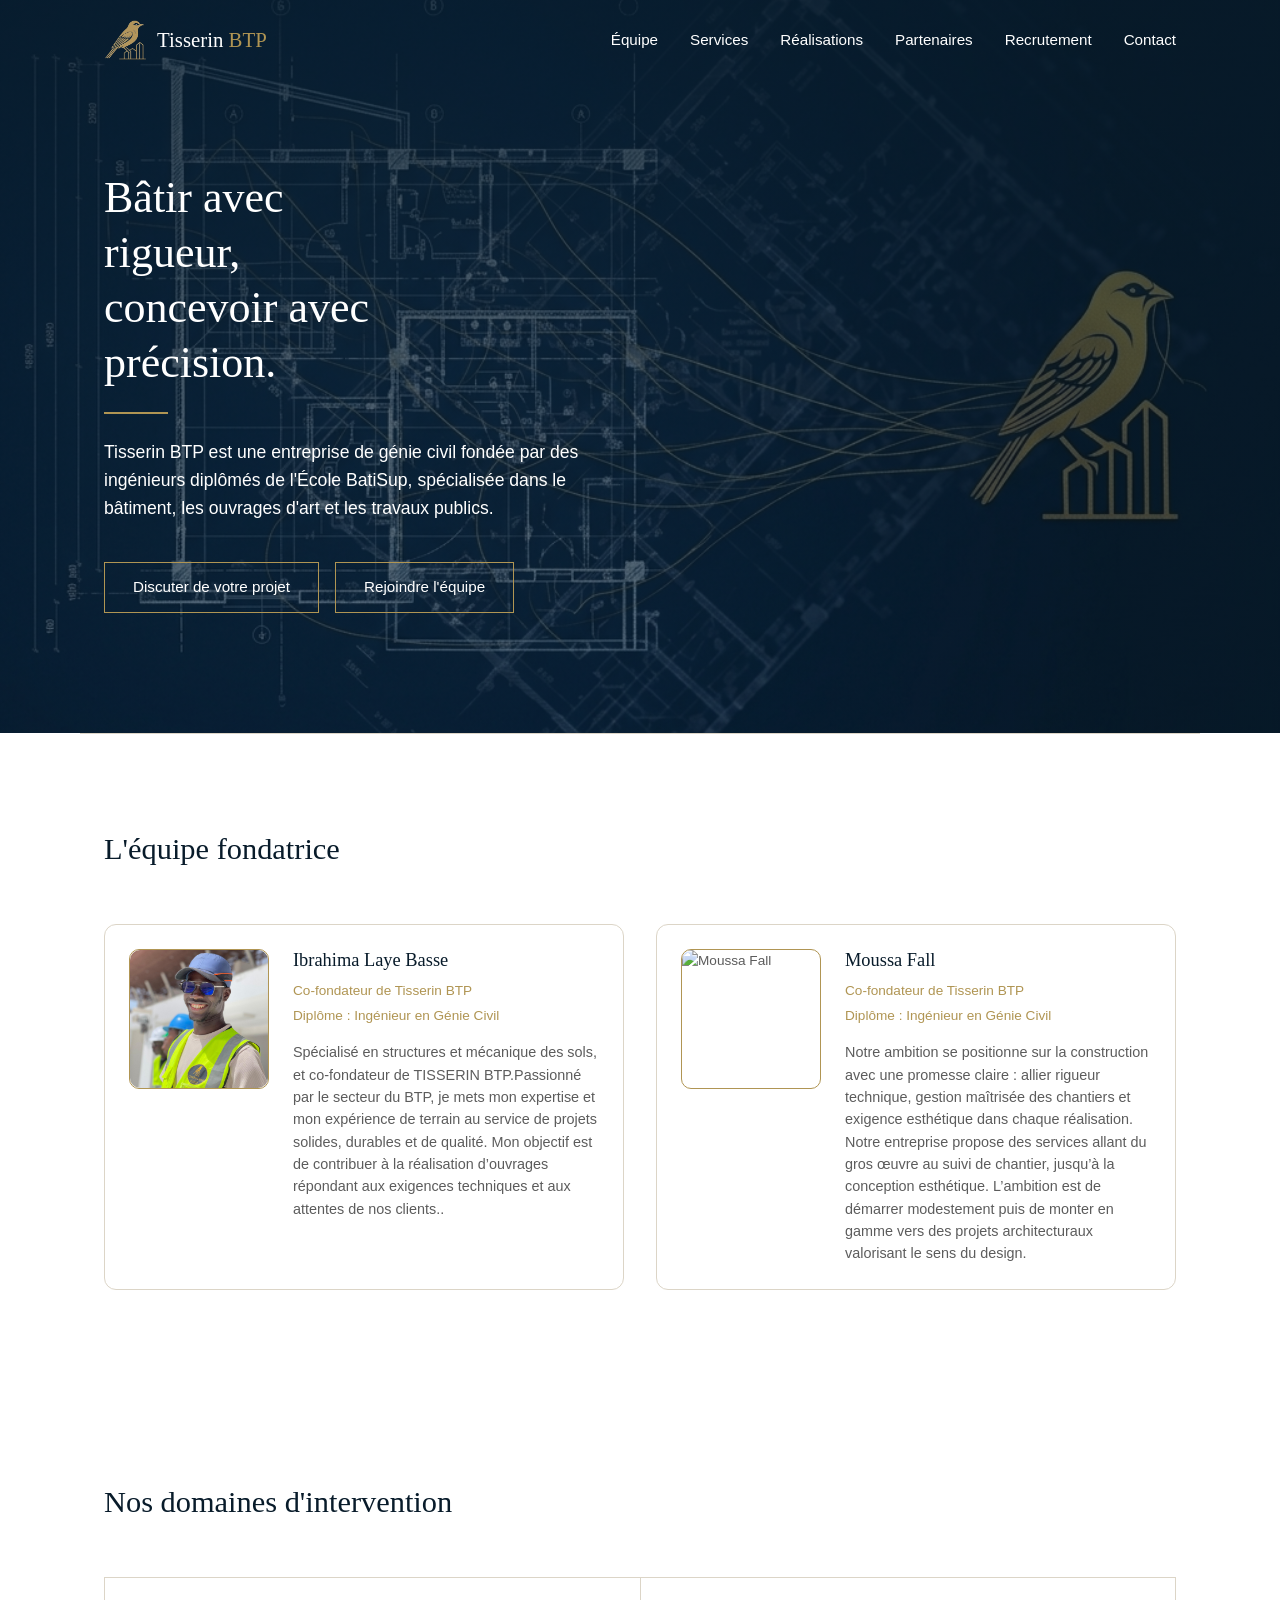
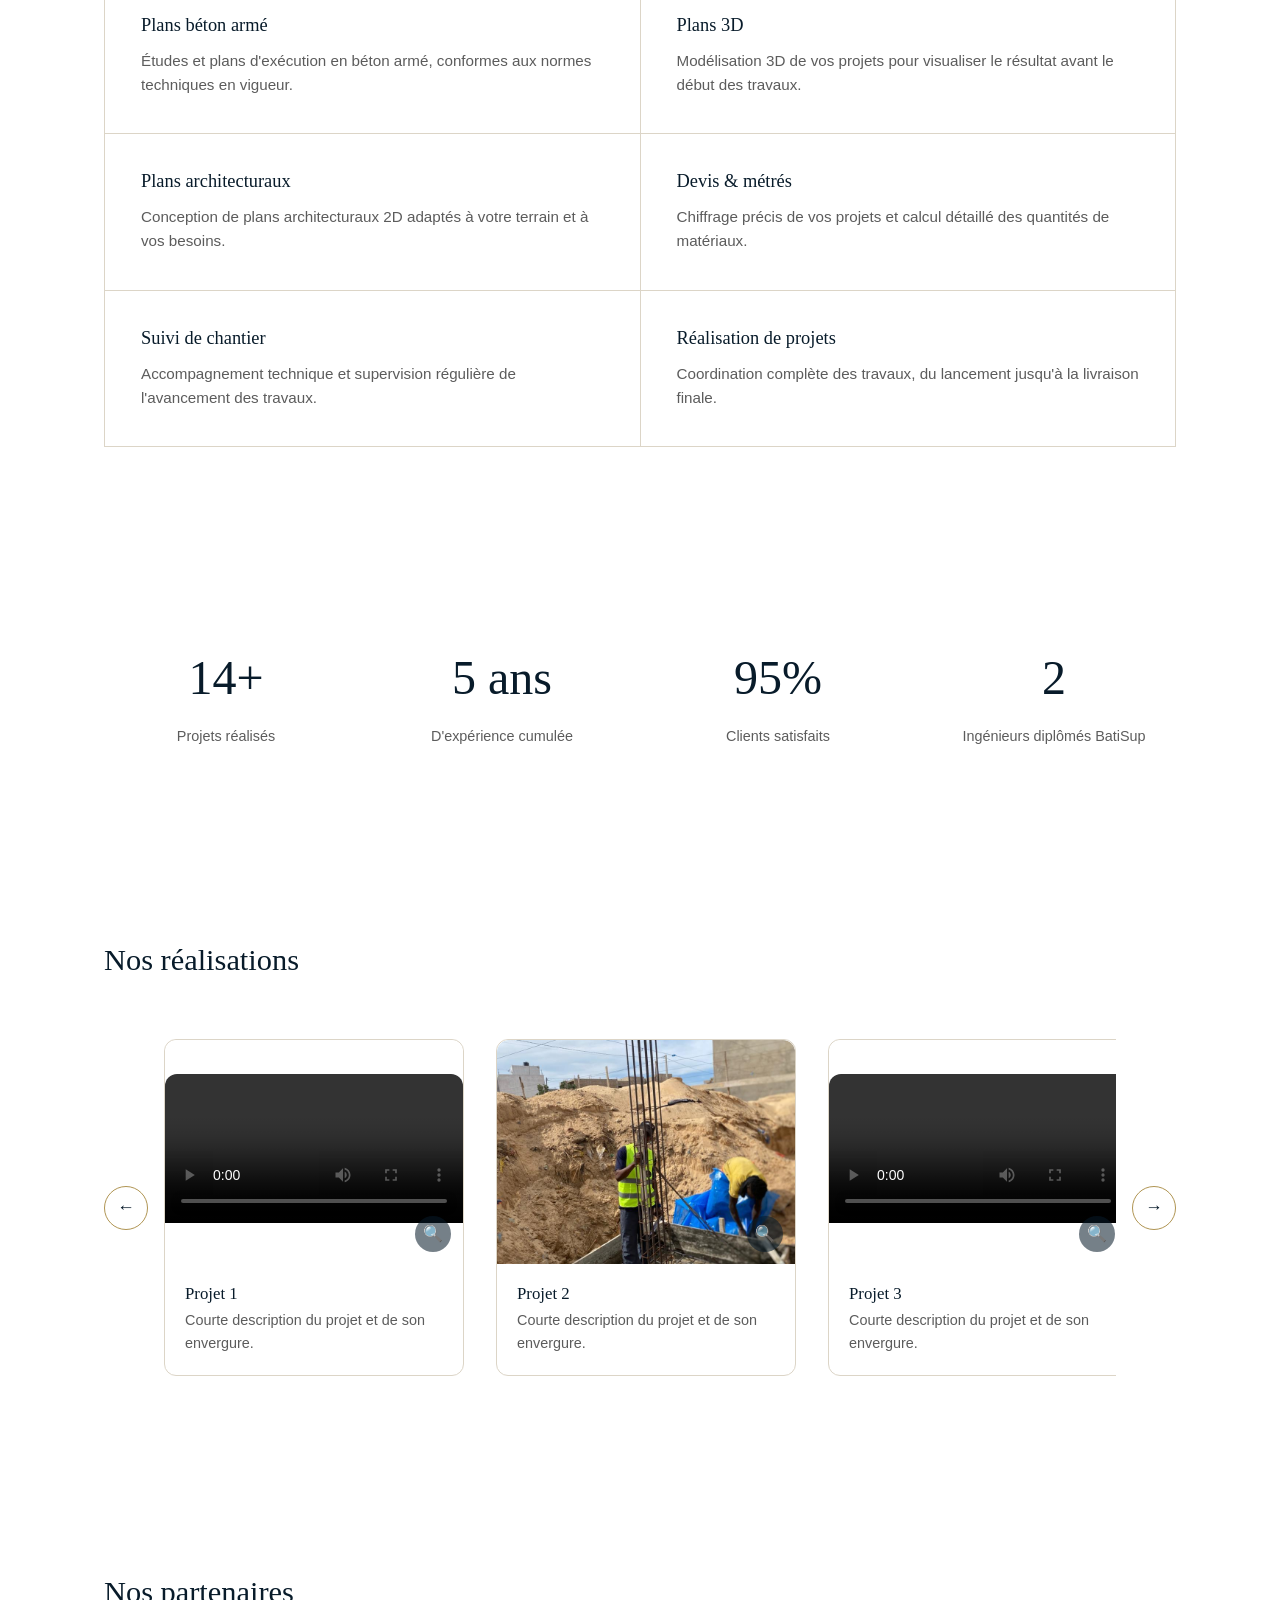
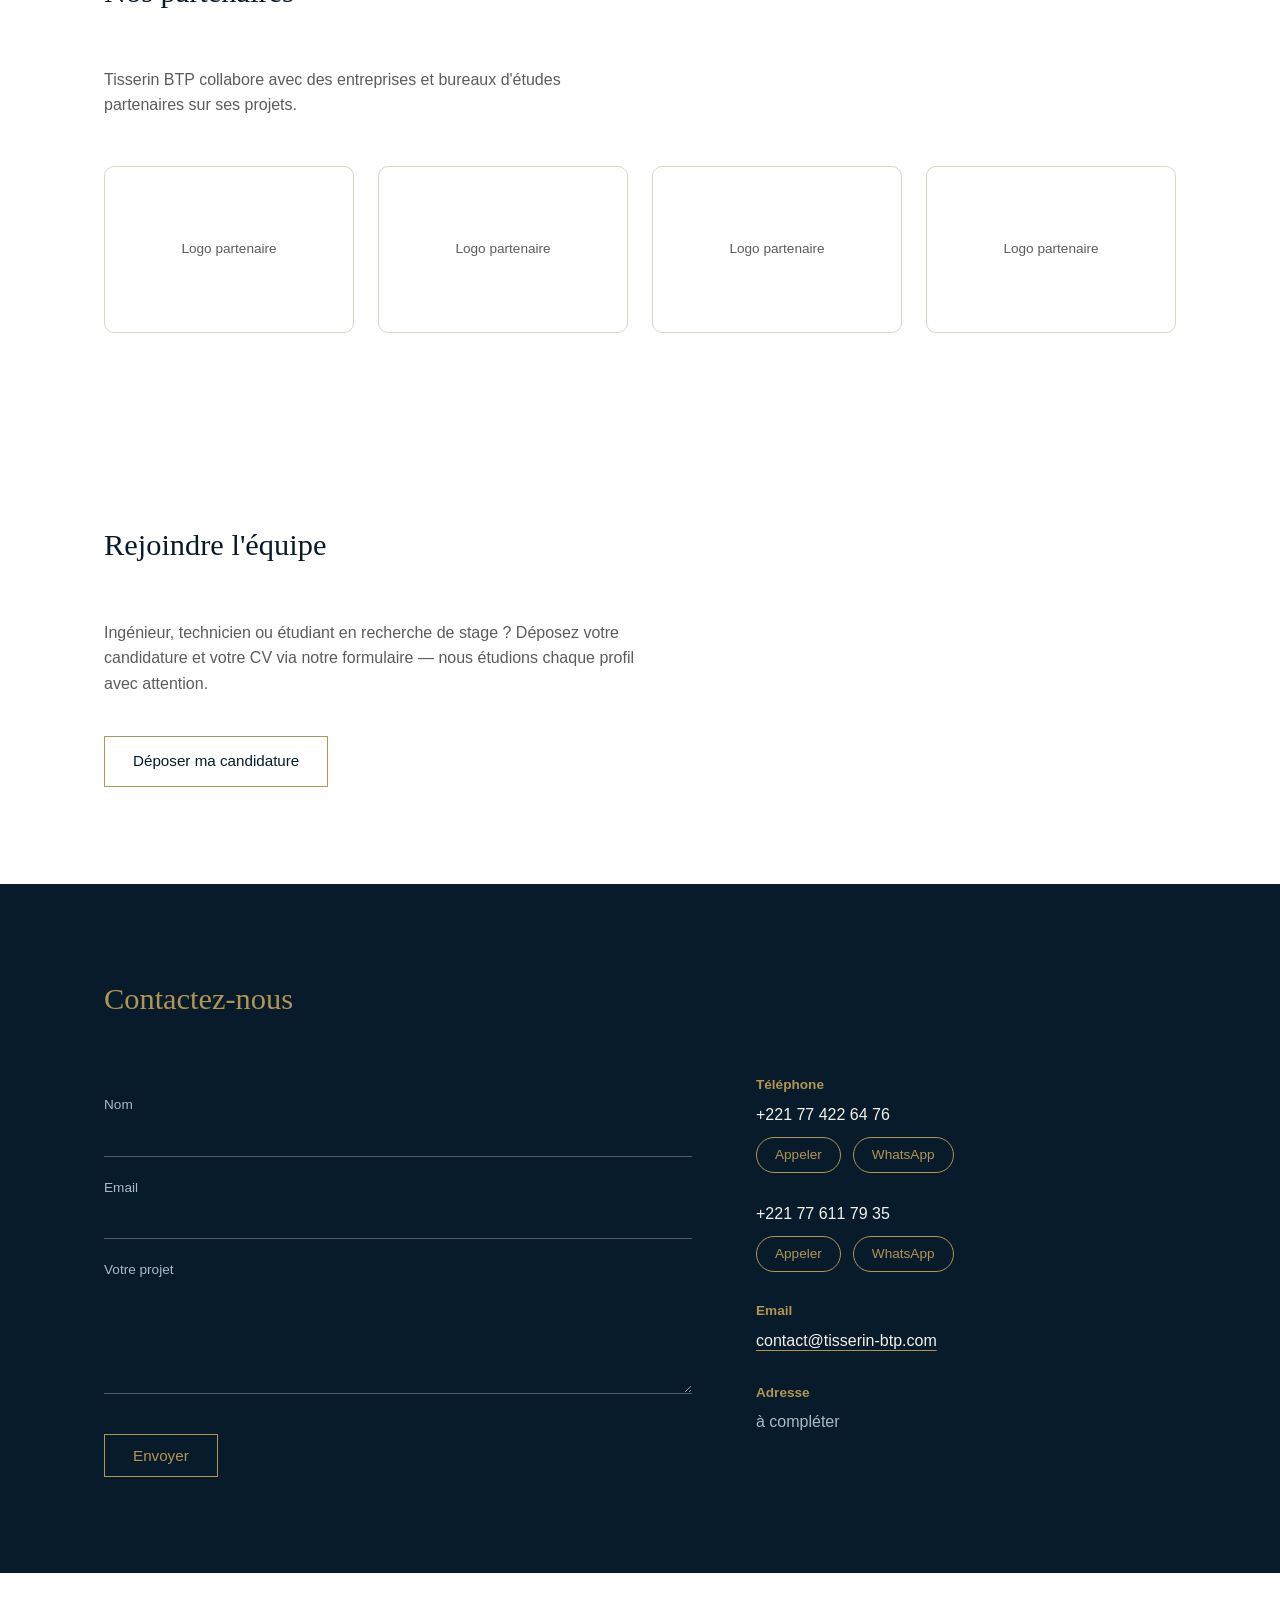
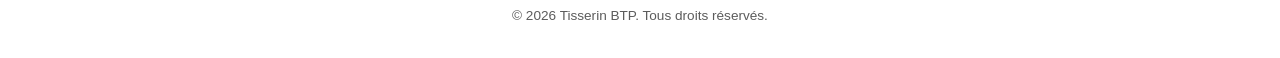
==== commit 4635b99f: "la responsivite" ====
--- a/index.html
+++ b/index.html
@@ -84,9 +84,9 @@
             </div>
             <div class="membre-infos">
               <h3>Ibrahima Laye Basse</h3>
-              <p class="membre-diplome">Diplôme : Ingénieur en Génie Civil</p>
-              <p class="membre-formation">Formation : École BatiSup</p>
-              <p class="membre-bio">Courte présentation à personnaliser : parcours, spécialité et vision du fondateur.</p>
+              <p class="membre-diplome">Co-fondateur de Tisserin BTP</p>
+              <p class="membre-formation">Diplôme : Ingénieur en Génie Civil</p>
+              <p class="membre-bio"> Spécialisé en structures et mécanique des sols, et co-fondateur de TISSERIN BTP.Passionné par le secteur du BTP, je mets mon expertise et mon expérience de terrain au service de projets solides, durables et de qualité. Mon objectif est de contribuer à la réalisation d’ouvrages répondant aux exigences techniques et aux attentes de nos clients..</p>
             </div>
           </article>
 
@@ -96,9 +96,9 @@
             </div>
             <div class="membre-infos">
               <h3>Moussa Fall</h3>
-              <p class="membre-diplome">Diplôme : Ingénieur en Génie Civil</p>
-              <p class="membre-formation">Formation : École BatiSup</p>
-              <p class="membre-bio">Courte présentation à personnaliser : parcours, spécialité et vision du fondateur.</p>
+              <p class="membre-diplome">Co-fondateur de Tisserin BTP</p>
+              <p class="membre-formation">Diplôme : Ingénieur en Génie Civil</p>
+              <p class="membre-bio">Notre ambition se positionne sur la construction avec une promesse claire : allier rigueur technique, gestion maîtrisée des chantiers et exigence esthétique dans chaque réalisation. Notre entreprise propose des services allant du gros œuvre au suivi de chantier, jusqu’à la conception esthétique. L’ambition est de démarrer modestement puis de monter en gamme vers des projets architecturaux valorisant le sens du design.</p>
             </div>
           </article>
         </div>
@@ -195,6 +195,7 @@
                 <!-- Photo : <img src="assets/img/projets/mon-projet.jpg" alt="..."> -->
                 <!-- Vidéo : <video src="assets/img/projets/ma-video.mp4" controls></video> -->
                 <span class="projet-media-placeholder"><video src="assets/img/projets/P2.mp4" controls></video></span>
+                <img src="assets/img/projets/P4.jpeg" alt="Projet1">
               </div>
               <h3>Projet 1</h3>
               <p>Courte description du projet et de son envergure.</p>
@@ -203,7 +204,7 @@
             <article class="projet-card">
               <div class="projet-media">
                 <span class="projet-media-placeholder"><img src="assets/img/projets/P1.jpeg" alt="Projet1">
-                <img src="assets/img/projets/P1.jpeg" alt="Projet1" hidden></span>
+                <img src="assets/img/projets/P4.jpeg" alt="Projet1"></span>
               </div>
               <h3>Projet 2</h3>
               <p>Courte description du projet et de son envergure.</p>
@@ -280,7 +281,7 @@
         </p>
 
         <!-- ⚠️ Remplace ce lien par l'URL de ton Google Form une fois créé (voir les étapes données) -->
-        <a href="https://docs.google.com/forms/d/e/1FAIpQLScmEuUxqBs3-zTEEsAhakAXI5-FZhFjxMY9opvRQvpnzynuog/viewform?usp=header" class="btn btn-primary" target="_blank" rel="noopener">
+        <a href="https://docs.google.com/forms/d/e/1FAIpQLSf9tufyvCveGPBQvbVPL5RjOc5DWzWxC30h_Oeu-DZC-vraLA/viewform?usp=publish-editor" class="btn btn-primary" target="_blank" rel="noopener">
           Déposer ma candidature
         </a>
       </div>
--- a/css/style.css
+++ b/css/style.css
@@ -425,6 +425,15 @@
   border-radius: 12px 12px 0 0;
 }
 
+/* Seul le tout premier média (image ou vidéo) d'un projet s'affiche sur la carte.
+   Tous les suivants sont automatiquement cachés ici, en CSS — inutile d'ajouter
+   l'attribut "hidden" dans le HTML, ça fonctionne même si tu l'oublies. Ils restent
+   quand même récupérés par le JS pour alimenter la galerie au clic. */
+.projet-media img:not(:first-child),
+.projet-media video:not(:first-child) {
+  display: none;
+}
+
 .projet-card h3 {
   font-size: 1.05rem;
   padding: 20px 20px 4px;
@@ -924,4 +933,138 @@
    que ça s'applique peu importe où ce lien se trouve exactement dans la page. */
 a[href*="su=Nouveau%20projet"] {
   color: #fff;
+}
+
+/* ===================== BOUTON HAMBURGER (mobile uniquement) ===================== */
+.nav-toggle {
+  display: none; /* invisible sur ordinateur, réactivé dans la media query mobile */
+  flex-direction: column;
+  justify-content: center;
+  gap: 5px;
+  width: 32px;
+  height: 32px;
+  background: transparent;
+  border: none;
+  cursor: pointer;
+  z-index: 10;
+}
+
+.nav-toggle span {
+  display: block;
+  width: 100%;
+  height: 2px;
+  background: #fff;
+  border-radius: 2px;
+}
+
+/* ===================== RESPONSIVE MOBILE (moins de 768px de large) ===================== */
+@media (max-width: 768px) {
+
+  /* --- Header / navigation : menu hamburger plein écran --- */
+  .nav-toggle {
+    display: flex;
+  }
+
+  .main-nav {
+    position: fixed;
+    inset: 0; /* raccourci pour top:0; right:0; bottom:0; left:0; */
+    background: var(--color-navy);
+    display: flex;
+    align-items: center;
+    justify-content: center;
+    transform: translateY(-100%);
+    transition: transform 0.3s ease;
+    z-index: 5;
+  }
+
+  .main-nav.is-open {
+    transform: translateY(0);
+  }
+
+  .main-nav ul {
+    flex-direction: column;
+    gap: 32px;
+    text-align: center;
+  }
+
+  .main-nav a {
+    font-size: 1.4rem;
+  }
+
+  /* --- Hero : titre plus petit, header sur une seule ligne désormais --- */
+  .hero {
+    padding: 110px 0 80px;
+  }
+
+  .hero h1 {
+    font-size: 2rem;
+  }
+
+  .hero-actions {
+    flex-direction: column;
+  }
+
+  .hero-actions .btn {
+    text-align: center;
+  }
+
+  /* --- Toutes les grilles à plusieurs colonnes passent à 1 ou 2 colonnes --- */
+  .services-grid {
+    grid-template-columns: 1fr;
+  }
+
+  .equipe-grid {
+    grid-template-columns: 1fr;
+  }
+
+  .membre-card {
+    flex-direction: column;
+    text-align: center;
+  }
+
+  .membre-photo-placeholder {
+    width: 100%;
+    max-width: 200px;
+    margin: 0 auto;
+  }
+
+  .chiffres-grid {
+    grid-template-columns: repeat(2, 1fr);
+    row-gap: 32px;
+  }
+
+  .partenaires-grid {
+    grid-template-columns: repeat(2, 1fr);
+  }
+
+  /* --- Carrousel des réalisations : on cache les flèches, le visiteur balaie
+         du doigt directement sur la piste (comportement natif tactile) --- */
+  .carousel-btn {
+    display: none;
+  }
+
+  .projet-card {
+    flex-basis: 260px;
+  }
+
+  /* --- Contact : le formulaire et les coordonnées s'empilent --- */
+  .contact-inner {
+    grid-template-columns: 1fr;
+    gap: 40px;
+  }
+
+  .form-row {
+    grid-template-columns: 1fr;
+  }
+
+  /* --- Lightbox galerie : vignettes en dessous plutôt qu'à droite (plus de place) --- */
+  .lightbox-content {
+    flex-direction: column;
+    align-items: center;
+  }
+
+  .lightbox-thumbs {
+    max-width: 100%;
+    justify-content: center;
+  }
 }
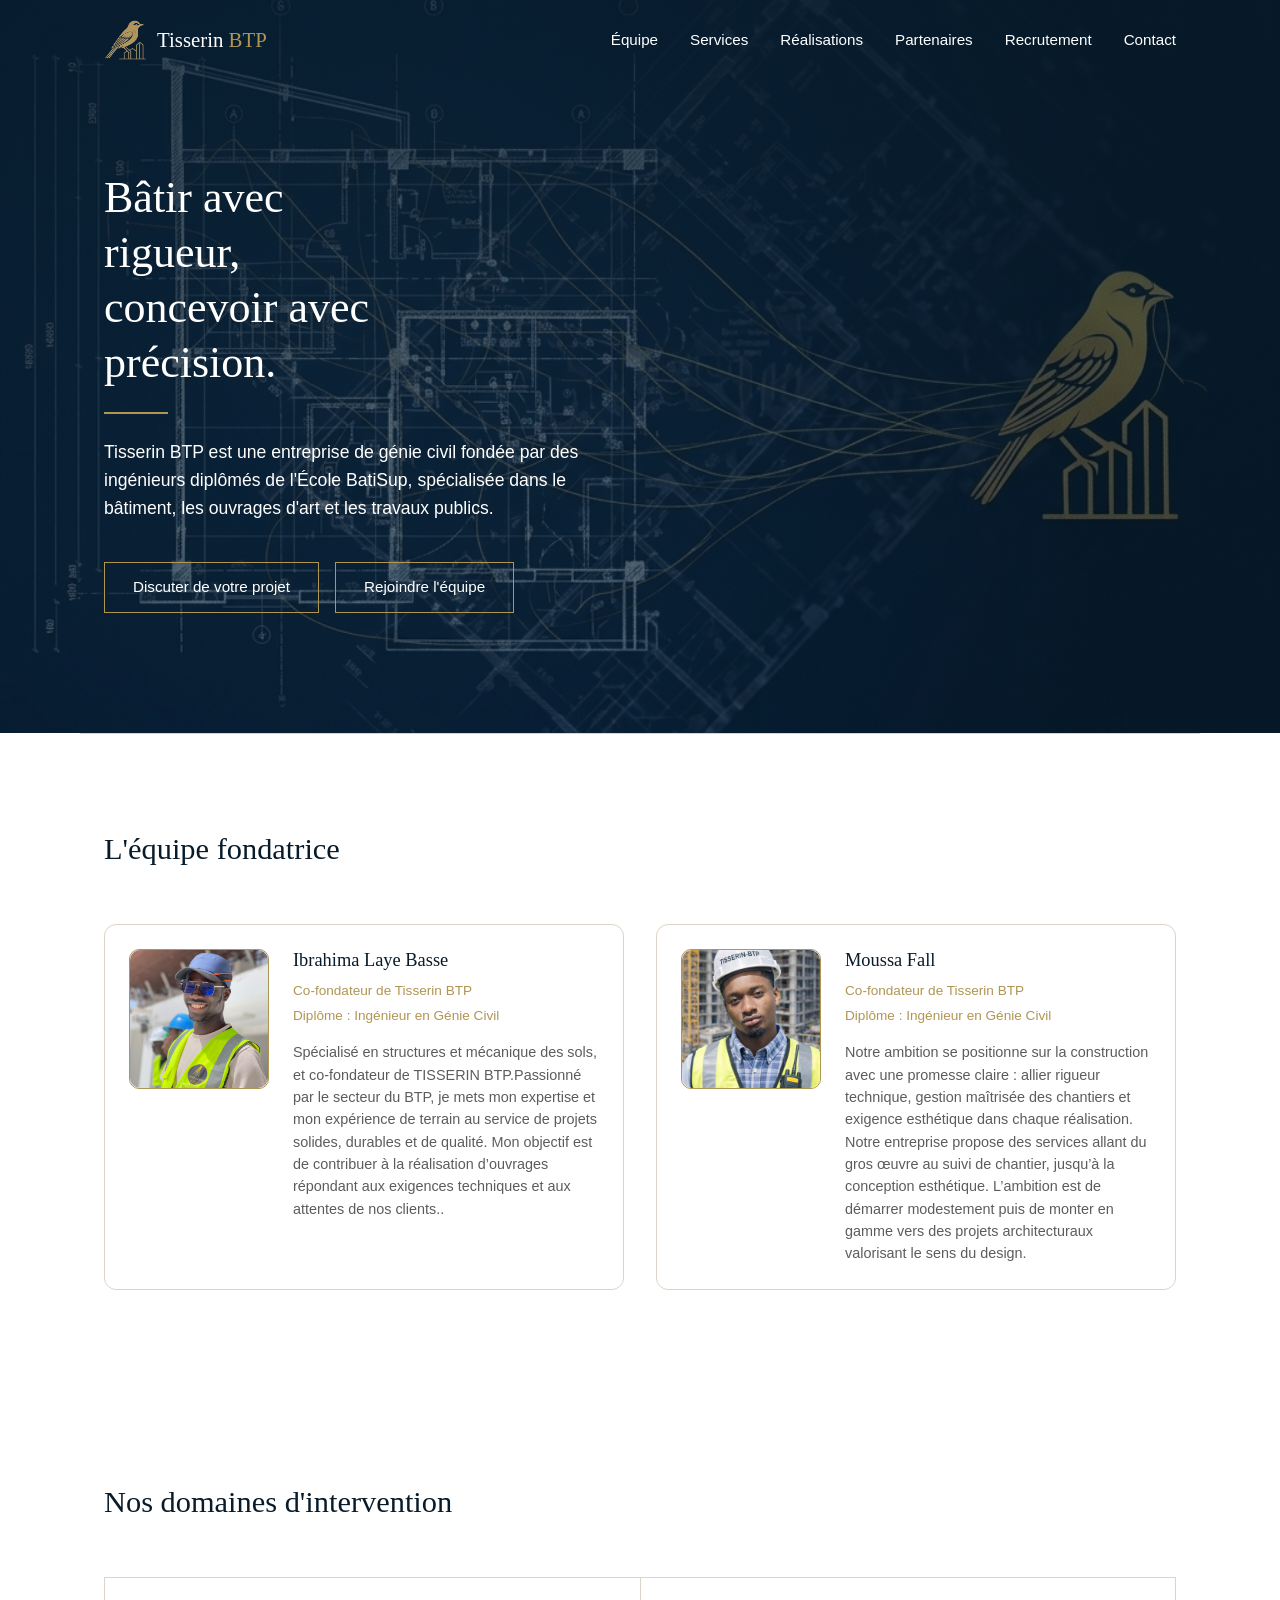
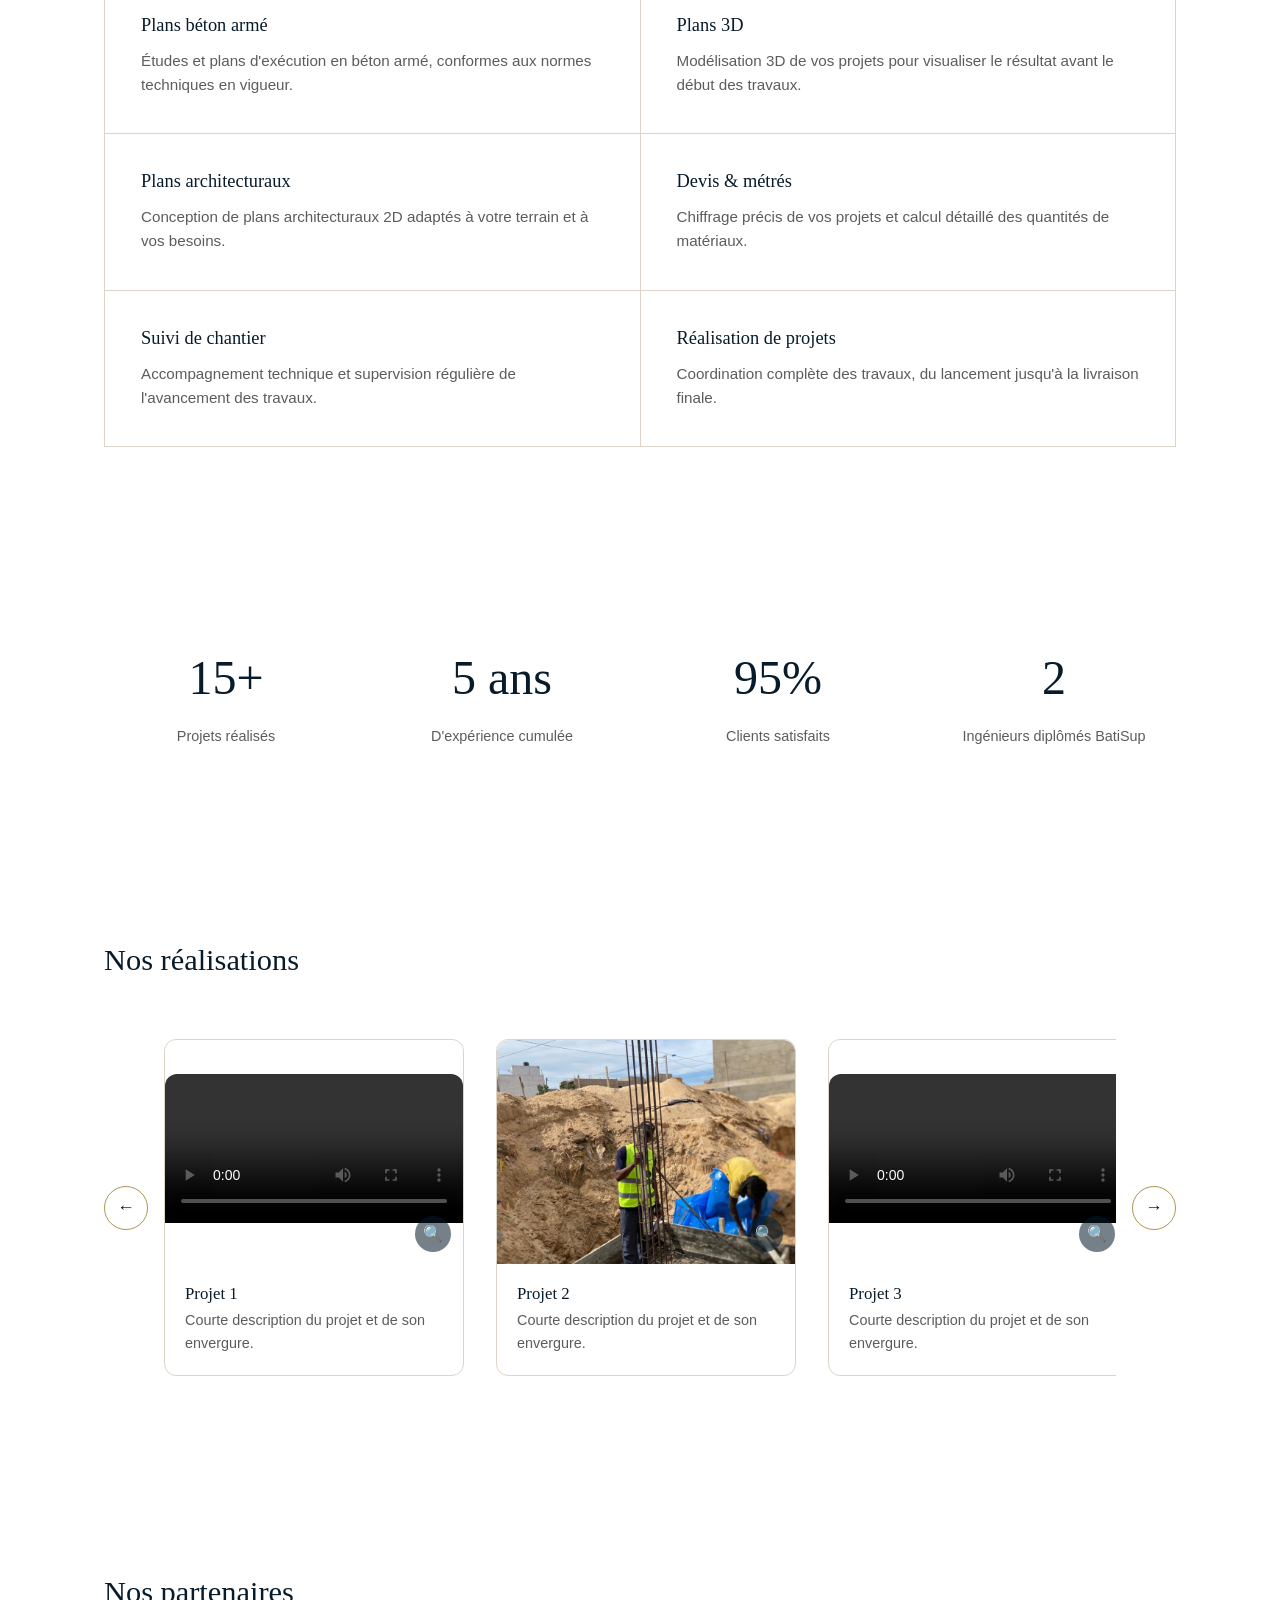
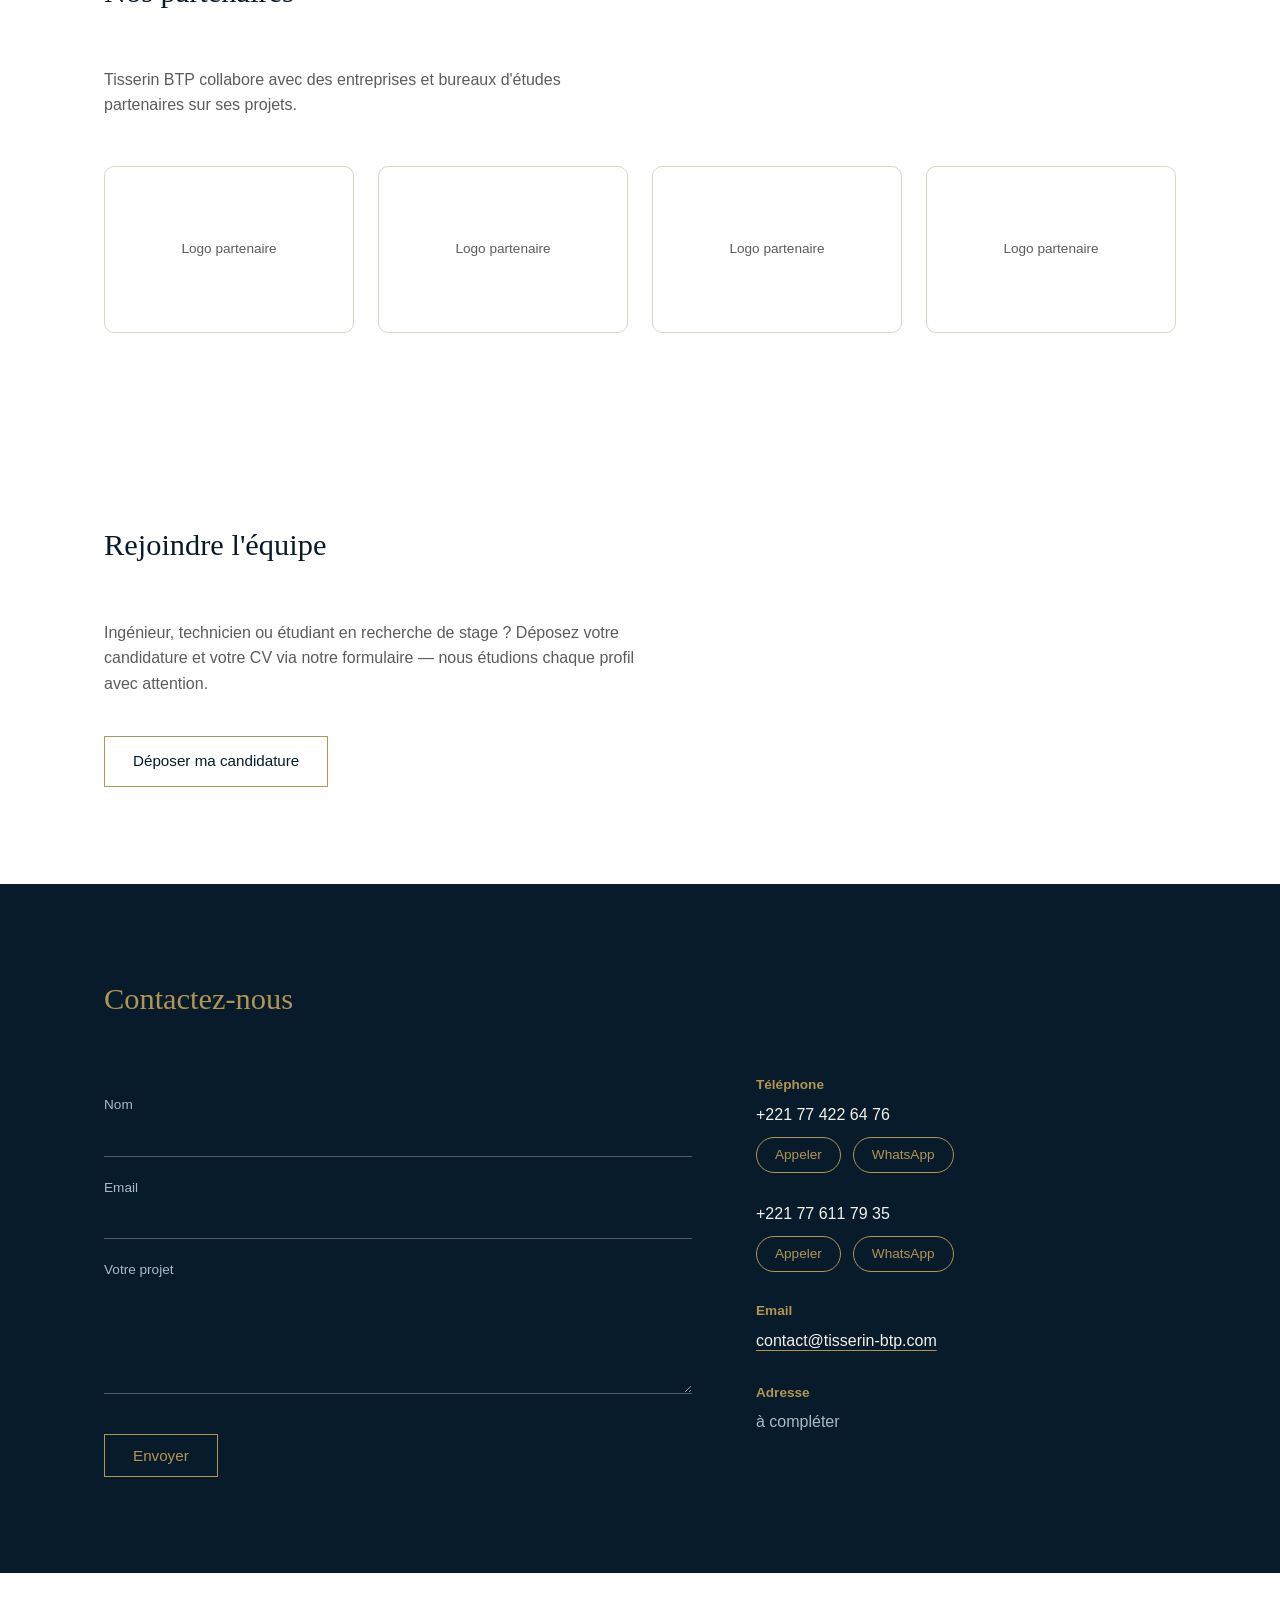
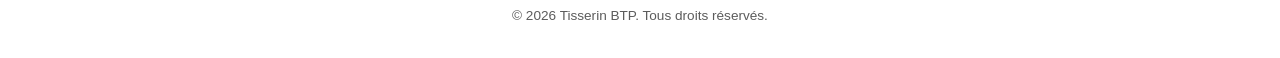
==== commit 24bf31e4: "la responsivite correction" ====
--- a/index.html
+++ b/index.html
@@ -92,7 +92,7 @@
 
           <article class="membre-card">
             <div class="membre-photo-placeholder">
-              <img src="assets/img/equipe/moussa.jpeg" alt="Moussa Fall">
+              <img src="assets/img/equipe/Moussa.jpeg" alt="Moussa Fall">
             </div>
             <div class="membre-infos">
               <h3>Moussa Fall</h3>
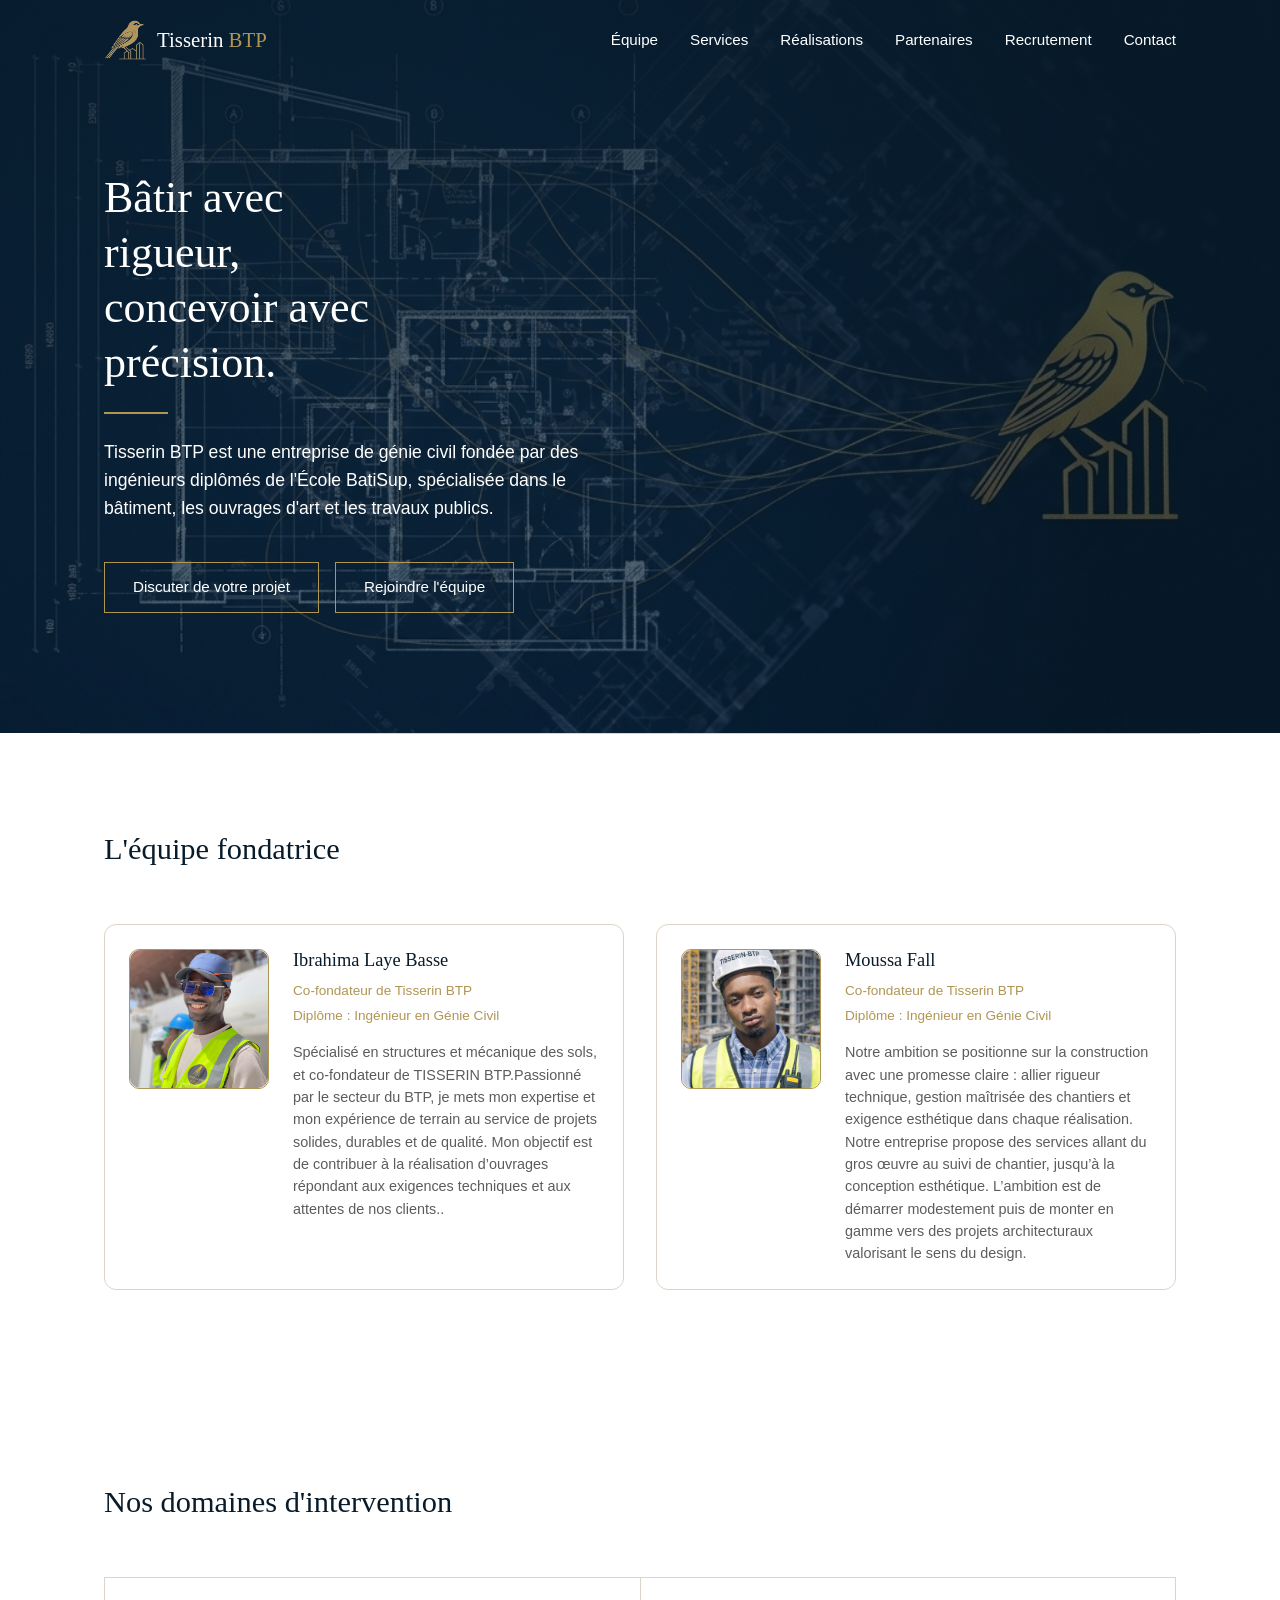
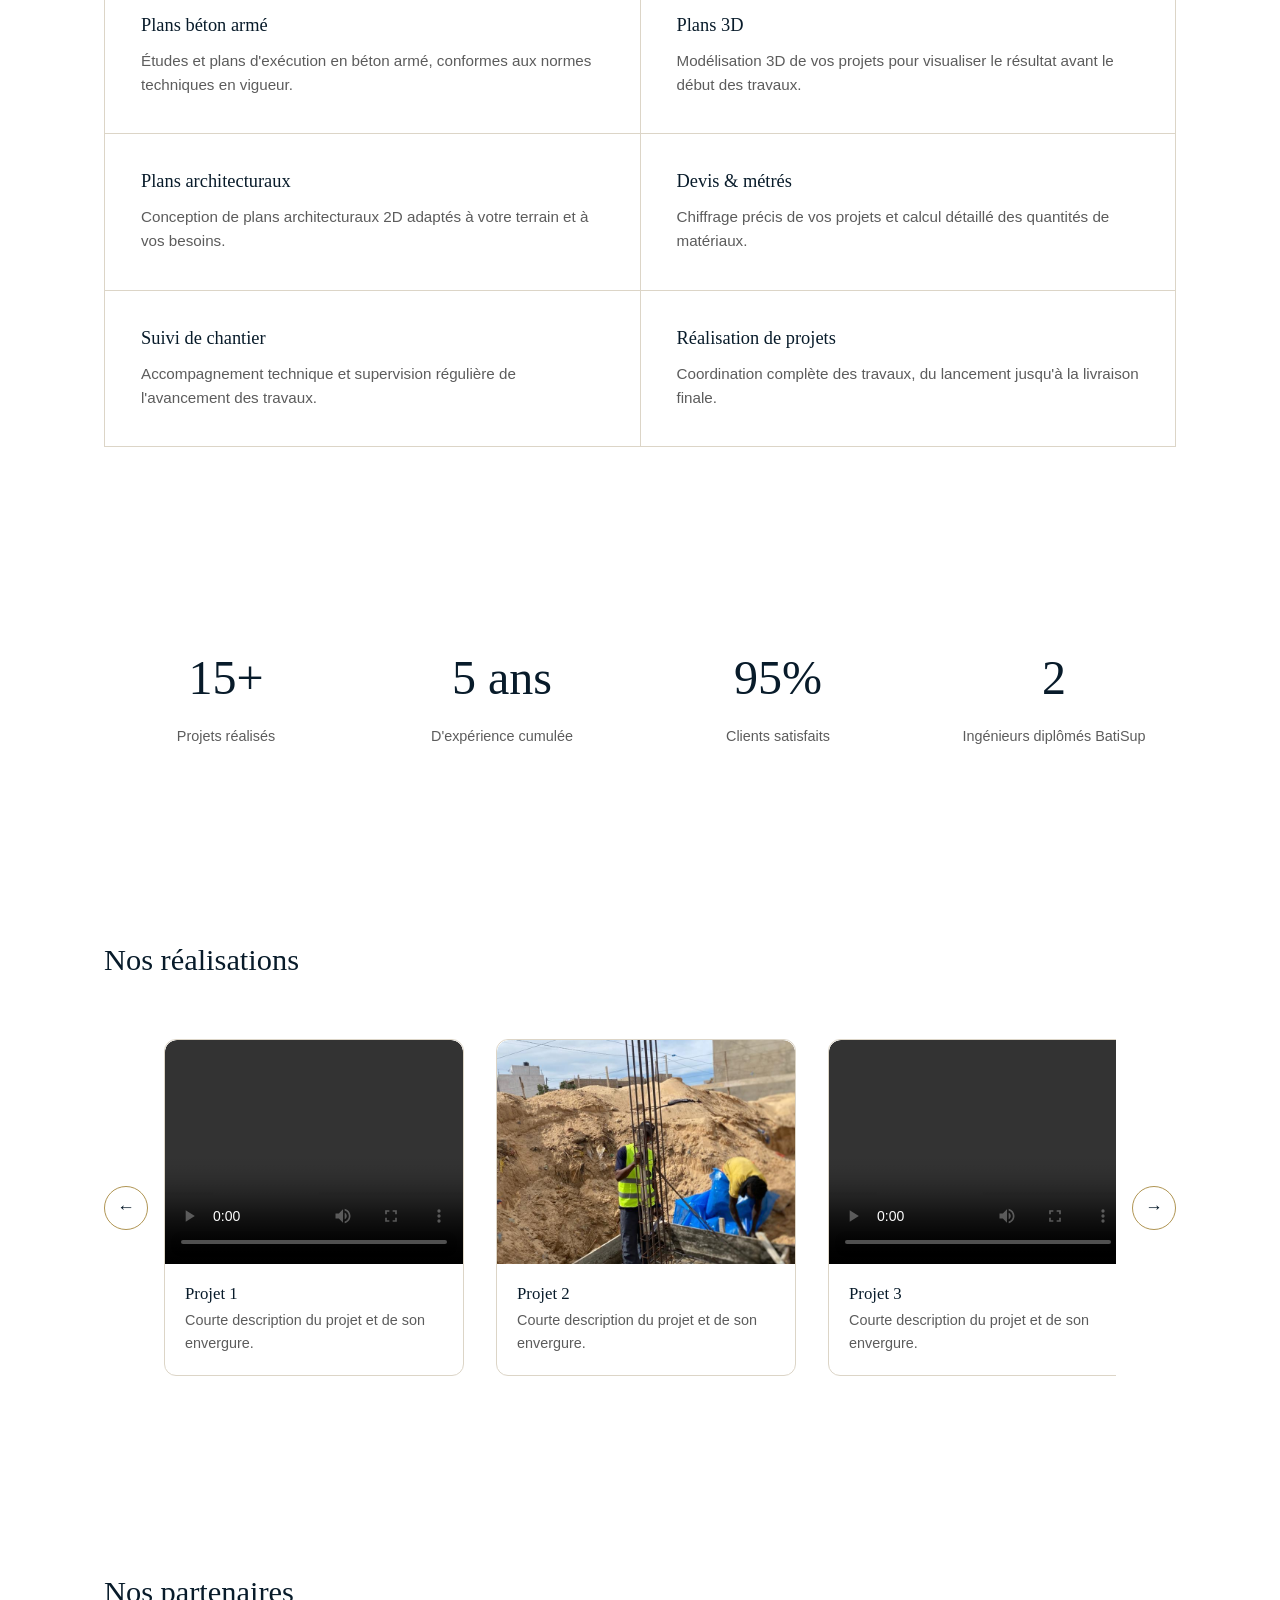
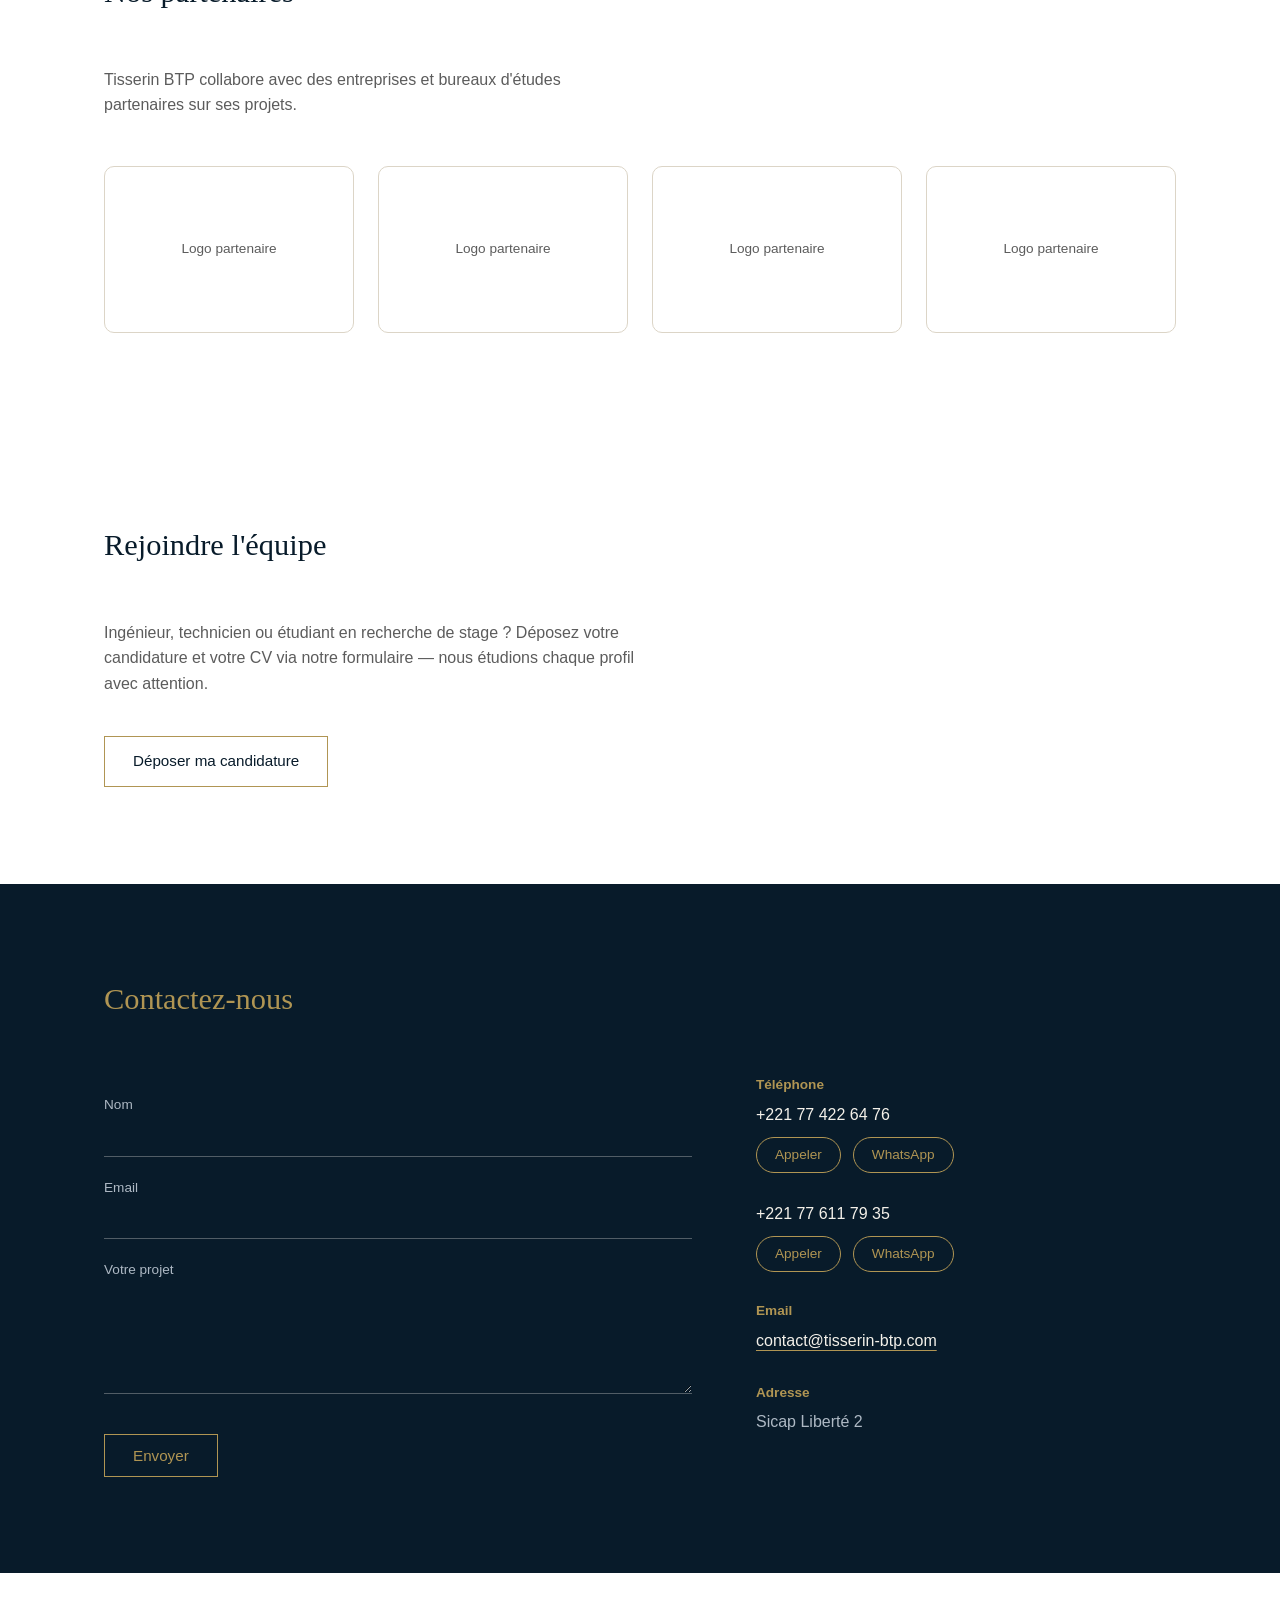
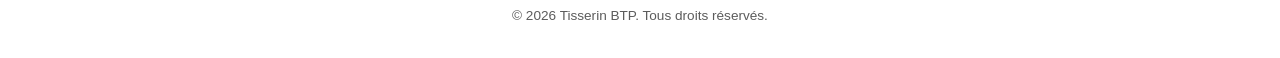
==== commit 9866921b: "la responsivite correction 2" ====
--- a/index.html
+++ b/index.html
@@ -42,7 +42,7 @@
             <span class="logo-text">Tisserin <strong>BTP</strong></span>
           </a>
 
-          <nav class="main-nav">
+          <nav class="main-nav" id="mainNav">
             <ul>
               <li><a href="#equipe">Équipe</a></li>
               <li><a href="#services">Services</a></li>
@@ -52,6 +52,10 @@
               <li><a href="#contact">Contact</a></li>
             </ul>
           </nav>
+
+          <button class="nav-toggle" id="navToggle" aria-label="Ouvrir le menu" aria-expanded="false">
+            <span></span><span></span><span></span>
+          </button>
         </div>
       </header>
 
@@ -192,10 +196,8 @@
           <div class="projets-grid" id="projetsTrack">
             <article class="projet-card">
               <div class="projet-media">
-                <!-- Photo : <img src="assets/img/projets/mon-projet.jpg" alt="..."> -->
-                <!-- Vidéo : <video src="assets/img/projets/ma-video.mp4" controls></video> -->
-                <span class="projet-media-placeholder"><video src="assets/img/projets/P2.mp4" controls></video></span>
-                <img src="assets/img/projets/P4.jpeg" alt="Projet1">
+                <video src="assets/img/projets/P2.mp4" controls></video>
+                <img src="assets/img/projets/P4.jpeg" alt="Projet 1">
               </div>
               <h3>Projet 1</h3>
               <p>Courte description du projet et de son envergure.</p>
@@ -203,8 +205,8 @@
 
             <article class="projet-card">
               <div class="projet-media">
-                <span class="projet-media-placeholder"><img src="assets/img/projets/P1.jpeg" alt="Projet1">
-                <img src="assets/img/projets/P4.jpeg" alt="Projet1"></span>
+                <img src="assets/img/projets/P1.jpeg" alt="Projet 2">
+                <img src="assets/img/projets/P4.jpeg" alt="Projet 2">
               </div>
               <h3>Projet 2</h3>
               <p>Courte description du projet et de son envergure.</p>
@@ -212,7 +214,7 @@
 
             <article class="projet-card">
               <div class="projet-media">
-                <span class="projet-media-placeholder"><video src="assets/img/projets/P3.mp4" controls></video></span>
+                <video src="assets/img/projets/P3.mp4" controls></video>
               </div>
               <h3>Projet 3</h3>
               <p>Courte description du projet et de son envergure.</p>
@@ -336,7 +338,7 @@
 
             <div class="contact-info-block">
               <strong>Adresse</strong>
-              <p class="contact-address">à compléter</p>
+              <p class="contact-address">Sicap Liberté 2</p>
             </div>
           </div>
         </div>
--- a/css/style.css
+++ b/css/style.css
@@ -389,32 +389,30 @@
   position: relative; /* nécessaire pour positionner l'icône de zoom ci-dessous */
 }
 
-/* Icône loupe : indique clairement que l'image/vidéo est cliquable. Visible en
-   permanence (discrètement), et se met en évidence au survol. La pseudo-classe
-   :has() fait que l'icône n'apparaît QUE s'il y a une vraie image/vidéo dedans —
-   pas sur les cartes encore vides ("Photo ou vidéo à venir"). */
+/* Icône loupe : indique clairement que l'image/vidéo est cliquable. N'apparaît
+   qu'au survol, et seulement s'il y a une vraie image/vidéo (pas sur les cases
+   encore vides "Photo ou vidéo à venir"), grâce à la pseudo-classe :has(). */
 .projet-media:has(img, video)::after {
-  content: "🔍";
+  content: "";
   position: absolute;
   bottom: 12px;
   right: 12px;
-  width: 36px;
-  height: 36px;
+  width: 34px;
+  height: 34px;
   border-radius: 50%;
-  background: rgba(8, 27, 42, 0.65);
-  color: #fff;
-  display: flex;
-  align-items: center;
-  justify-content: center;
-  font-size: 1rem;
-  opacity: 0.85;
-  transition: opacity 0.2s ease, transform 0.2s ease;
-  pointer-events: none; /* l'icône ne doit jamais bloquer le clic sur l'image en dessous */
+  background-color: rgba(8, 27, 42, 0.6);
+  background-image: url("data:image/svg+xml,%3Csvg xmlns='http://www.w3.org/2000/svg' viewBox='0 0 24 24' fill='none' stroke='%23B09553' stroke-width='1.8' stroke-linecap='round' stroke-linejoin='round'%3E%3Ccircle cx='10' cy='10' r='6'/%3E%3Cline x1='20' y1='20' x2='14.65' y2='14.65'/%3E%3C/svg%3E");
+  background-repeat: no-repeat;
+  background-position: center;
+  background-size: 18px 18px;
+  opacity: 0;
+  transition: opacity 0.25s ease, transform 0.25s ease;
+  pointer-events: none;
 }
 
 .projet-media:has(img, video):hover::after {
   opacity: 1;
-  transform: scale(1.12);
+  transform: scale(1.1);
 }
 
 .projet-media img,
@@ -1067,4 +1065,11 @@
     max-width: 100%;
     justify-content: center;
   }
+
+  /* Filet de sécurité : garantit l'affichage des numéros quoi qu'il arrive */
+  .contact-phone-number {
+    color: #F4F1EA !important;
+    display: block !important;
+    opacity: 1 !important;
+  }
 }
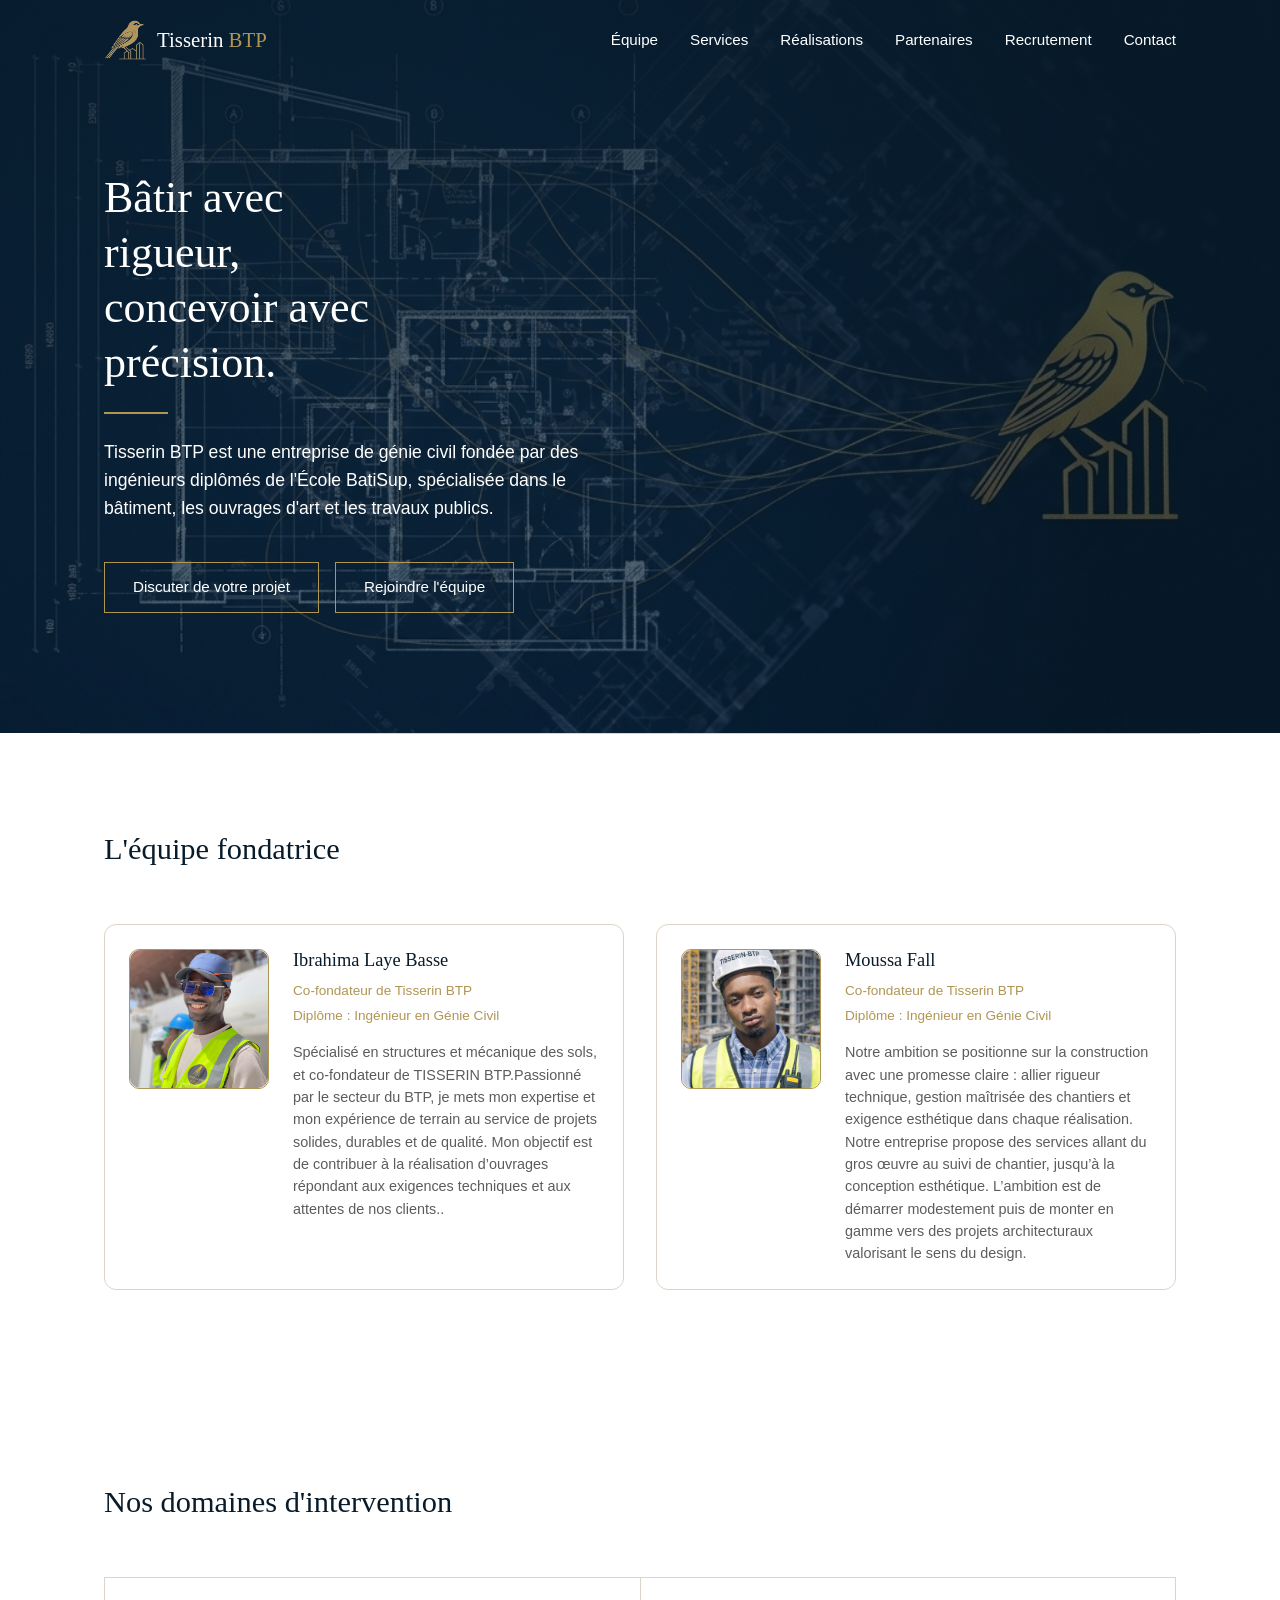
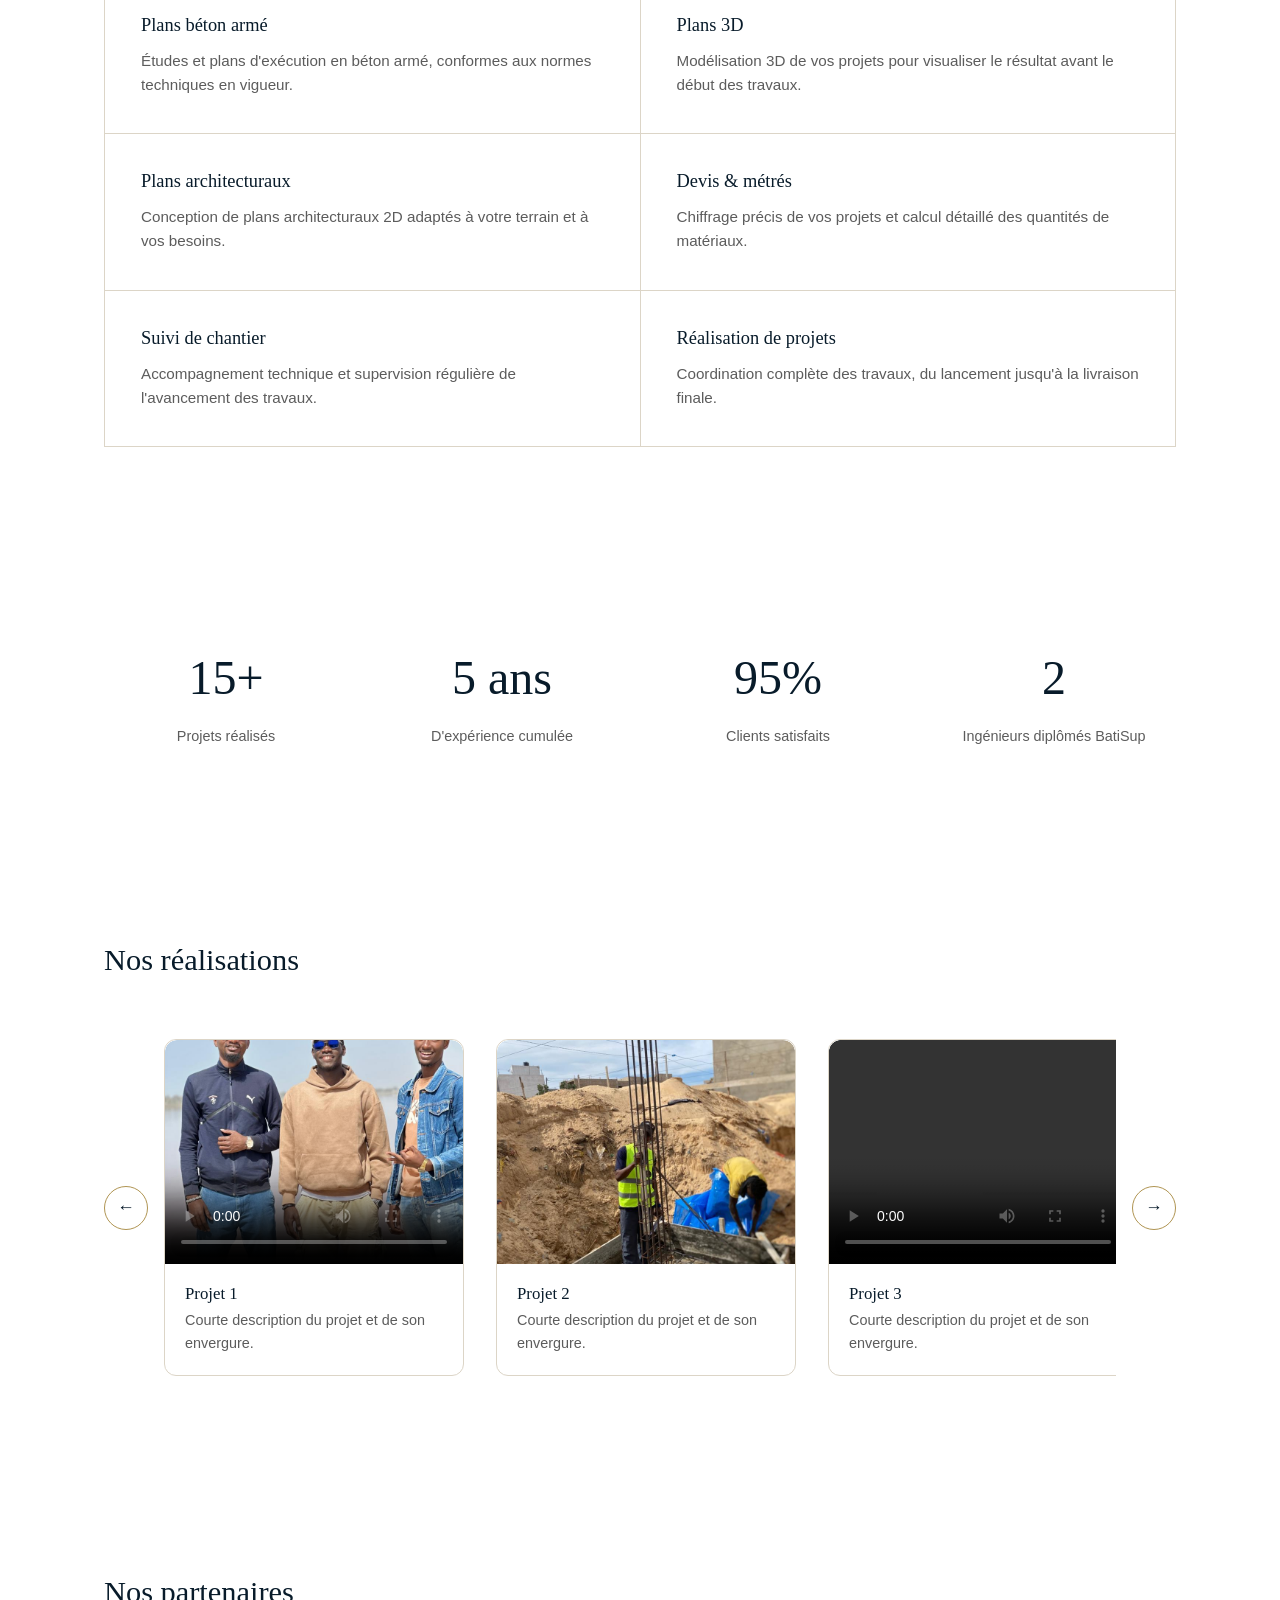
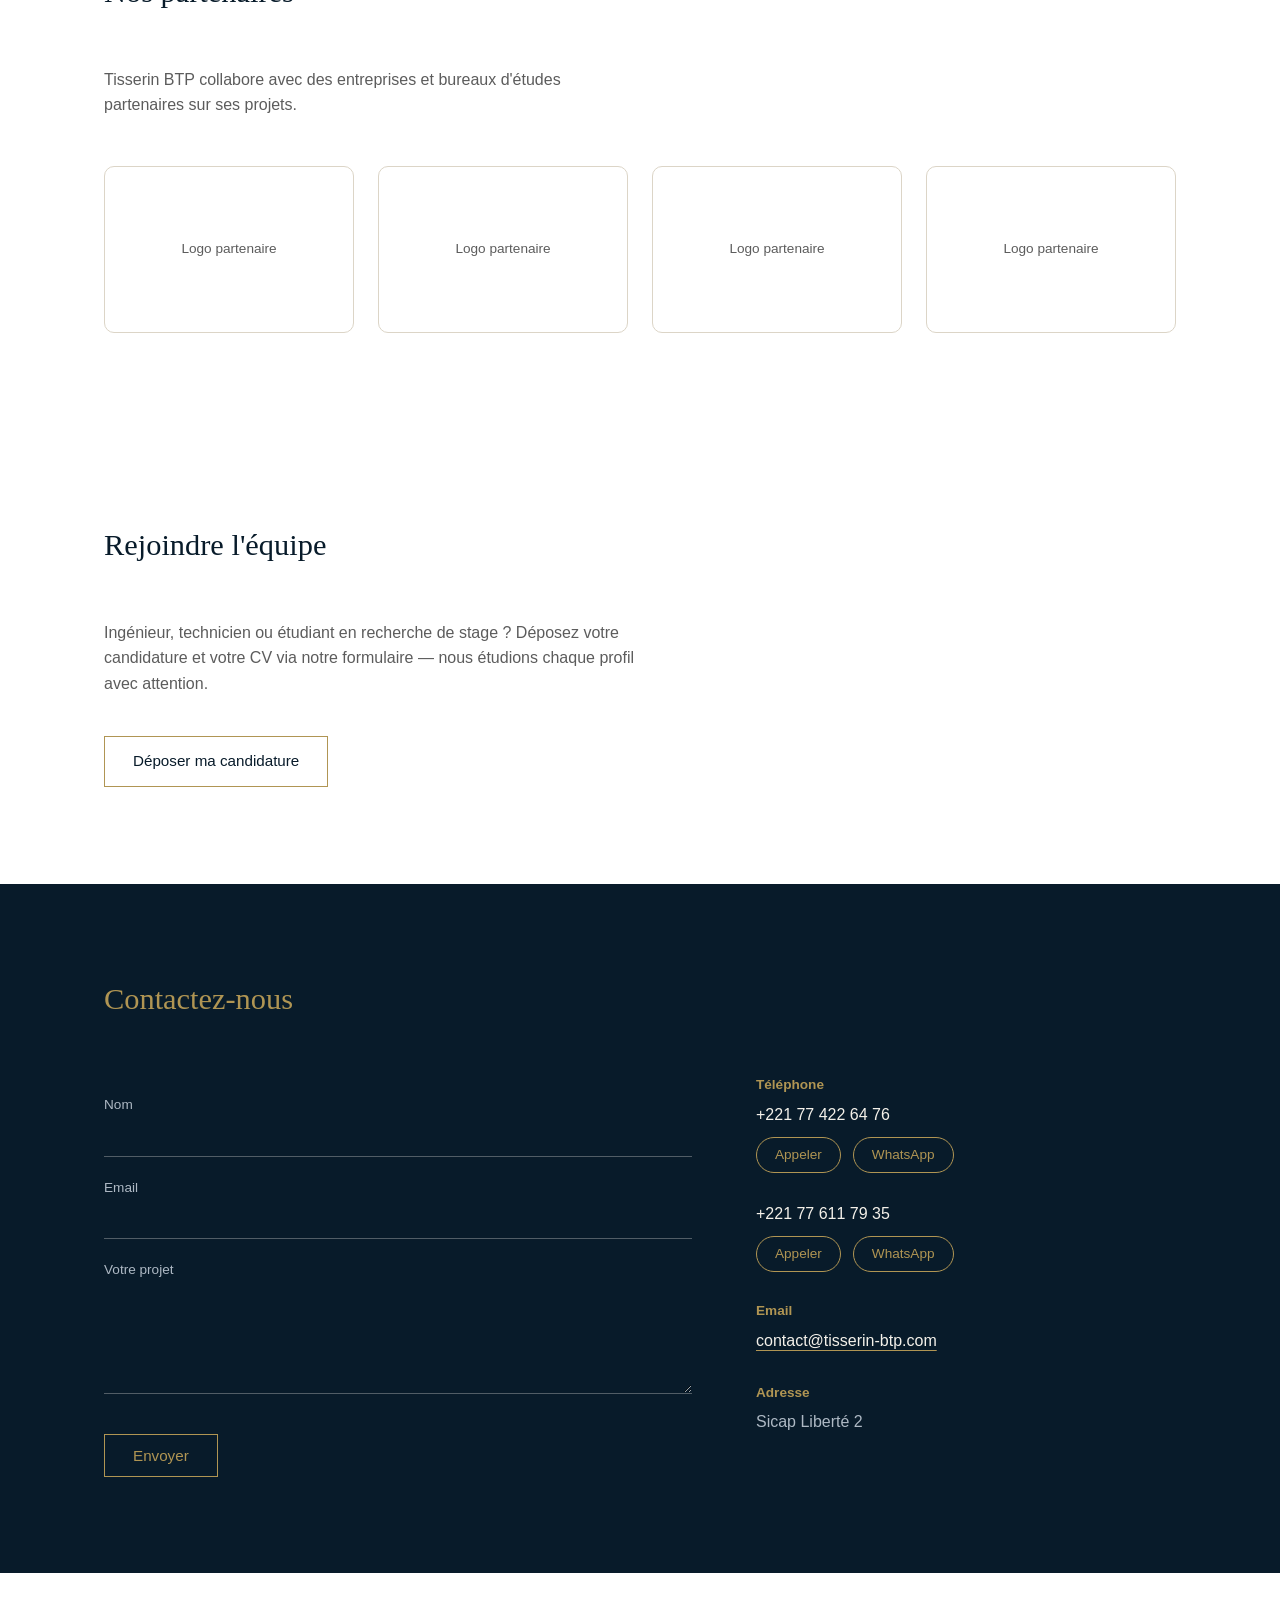
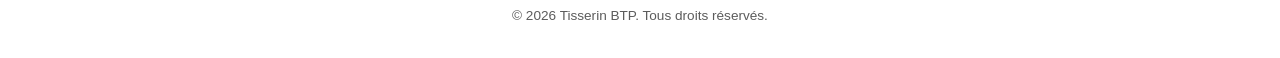
==== commit 5a7e8426: "la responsivite correction 3" ====
--- a/index.html
+++ b/index.html
@@ -196,7 +196,7 @@
           <div class="projets-grid" id="projetsTrack">
             <article class="projet-card">
               <div class="projet-media">
-                <video src="assets/img/projets/P2.mp4" controls></video>
+                <video src="assets/img/projets/P2.mp4" controls poster="assets/img/projets/P4.jpeg"></video>
                 <img src="assets/img/projets/P4.jpeg" alt="Projet 1">
               </div>
               <h3>Projet 1</h3>
@@ -214,6 +214,9 @@
 
             <article class="projet-card">
               <div class="projet-media">
+                <!-- Pas encore de photo pour servir d'aperçu (poster) à cette vidéo : elle
+                     affichera un fond marine uni tant que non lancée. Ajoute poster="chemin.jpg"
+                     dès que tu as une image, comme pour la vidéo du Projet 1 ci-dessus. -->
                 <video src="assets/img/projets/P3.mp4" controls></video>
               </div>
               <h3>Projet 3</h3>
--- a/css/style.css
+++ b/css/style.css
@@ -421,6 +421,7 @@
   height: 100%;
   object-fit: cover;
   border-radius: 12px 12px 0 0;
+  background: var(--color-navy); /* évite un blanc criard tant qu'une vidéo n'a pas de poster */
 }
 
 /* Seul le tout premier média (image ou vidéo) d'un projet s'affiche sur la carte.
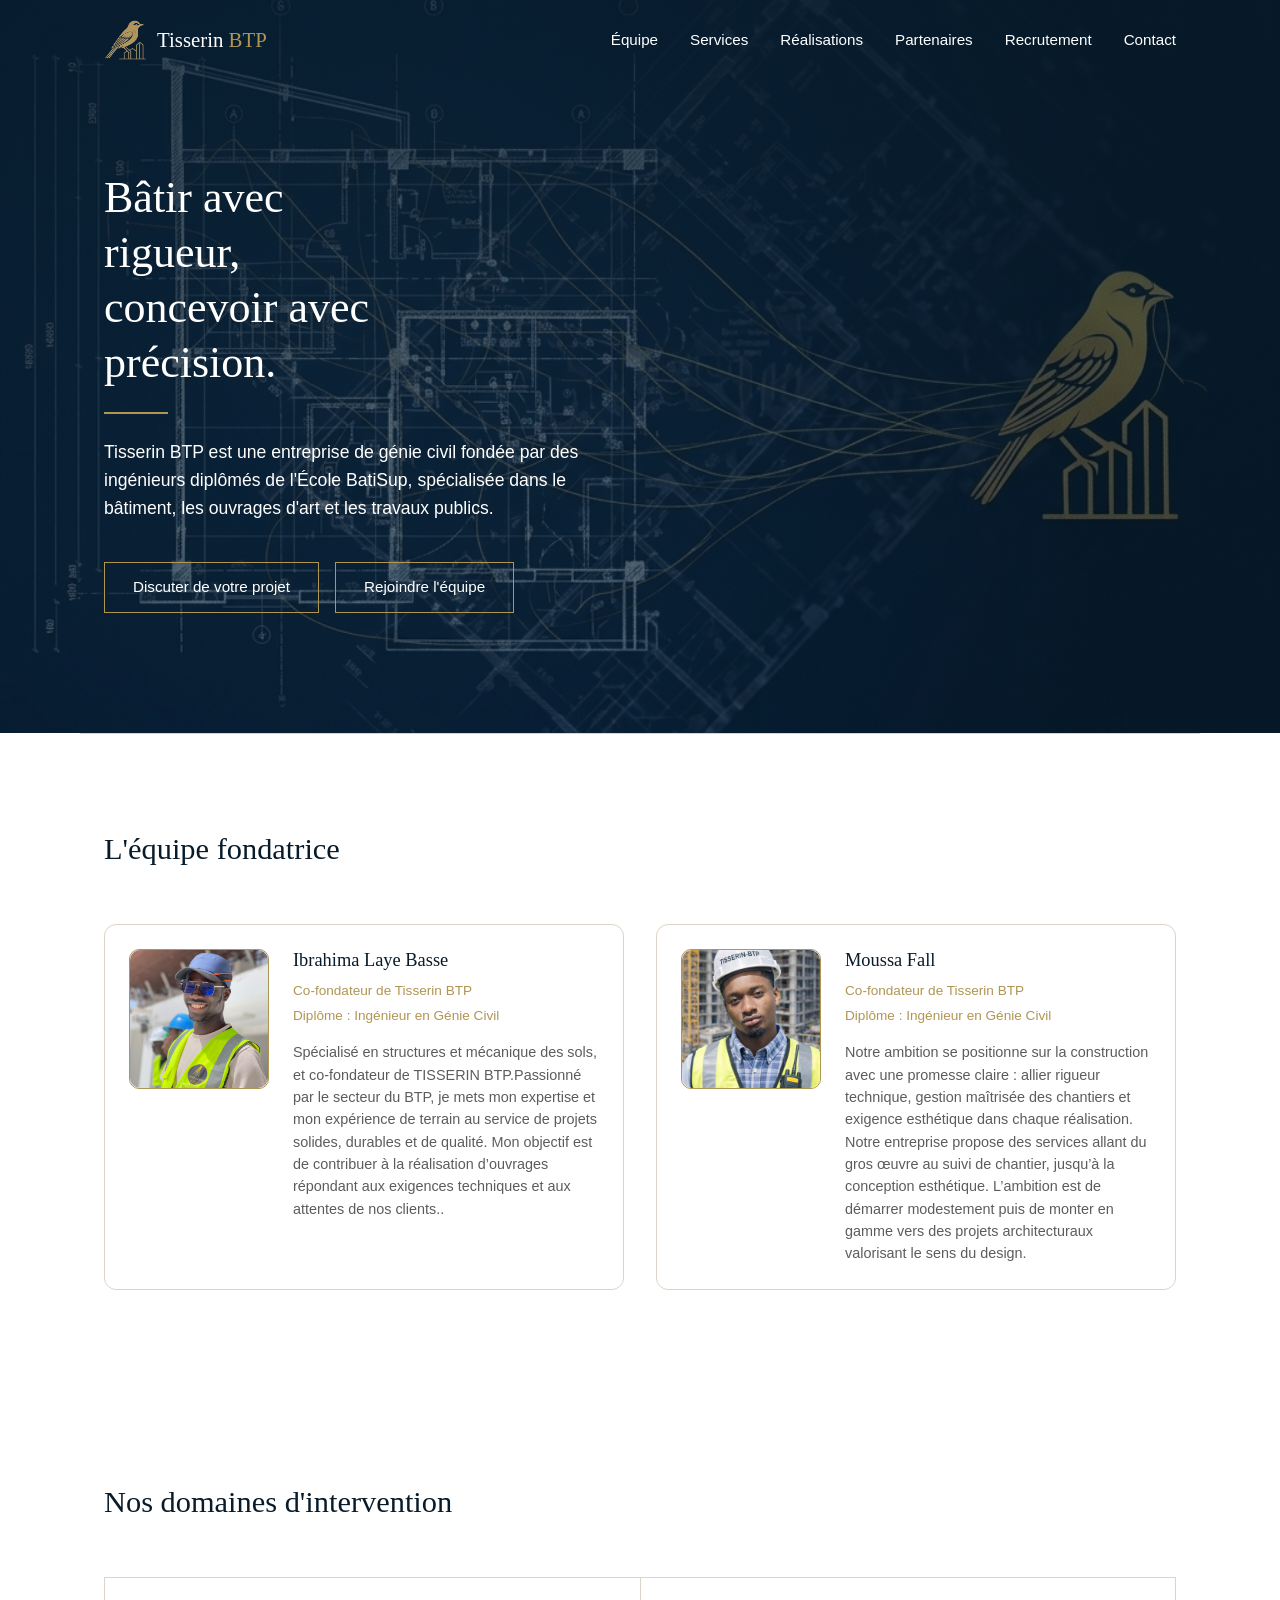
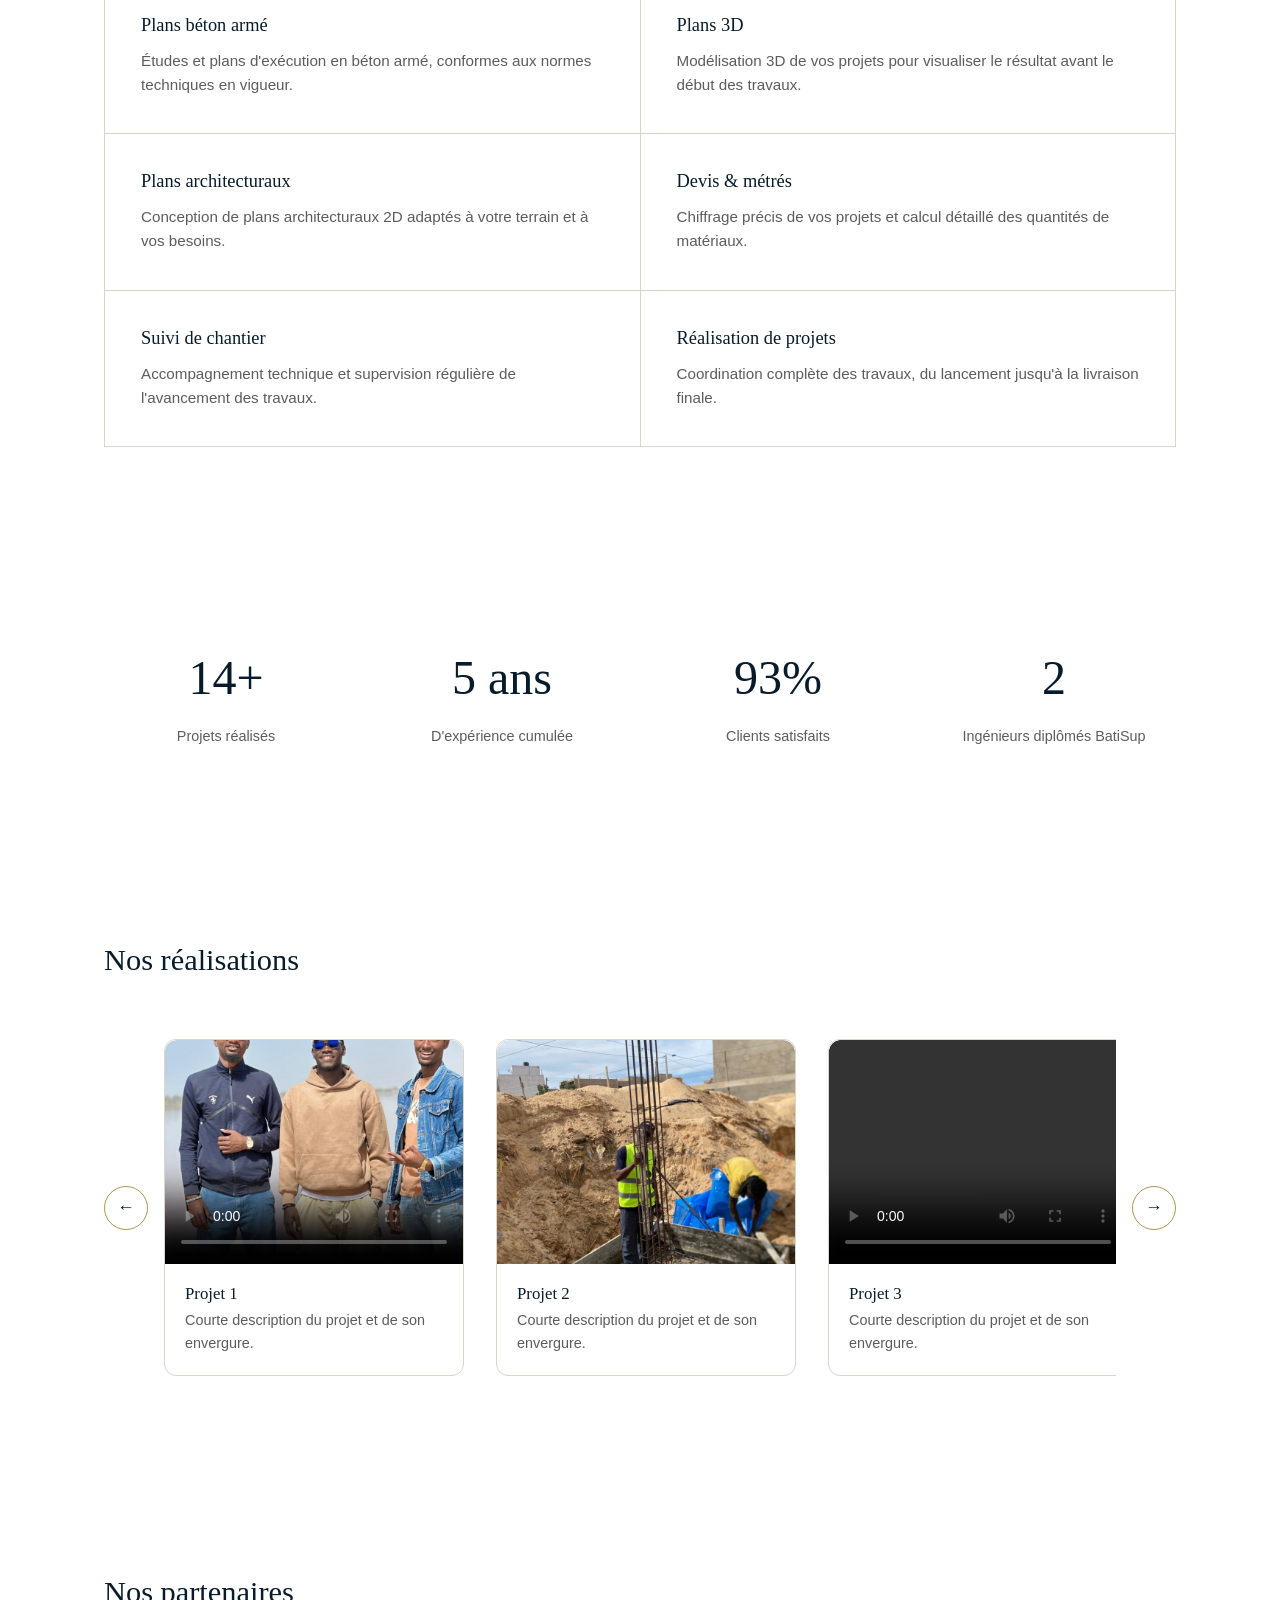
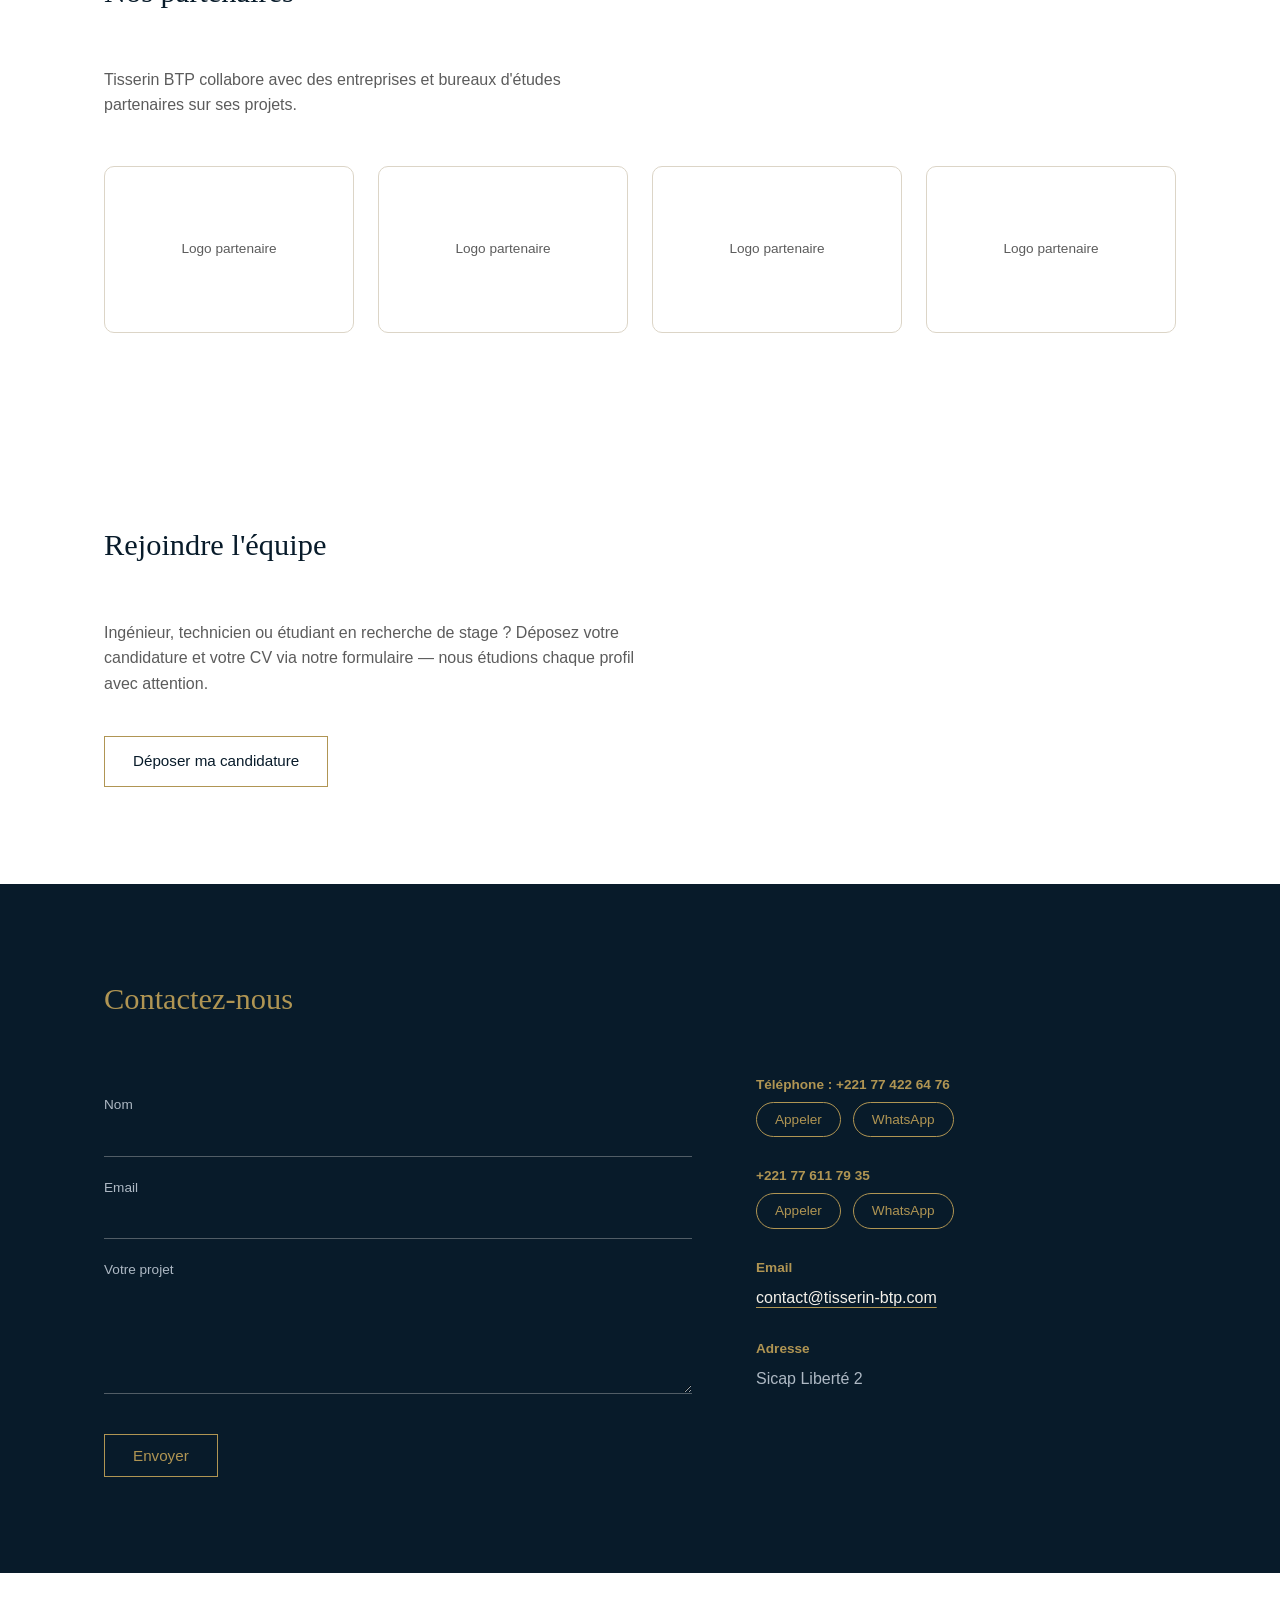
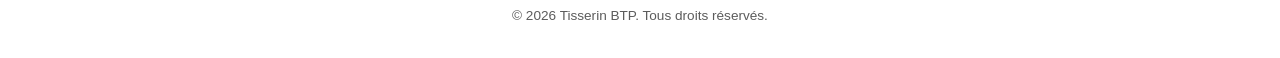
==== commit b0dc5f0d: "la responsivite correction 3" ====
--- a/index.html
+++ b/index.html
@@ -317,8 +317,7 @@
           <div class="contact-infos">
             <!-- Remplace ces numéros/email par les vôtres s'ils changent un jour -->
             <div class="contact-info-block">
-              <strong>Téléphone</strong>
-              <p class="contact-phone-number">+221 77 422 64 76</p>
+              <strong>Téléphone : +221 77 422 64 76</strong>
               <div class="contact-phone-actions">
                 <a href="tel:+221774226476" class="contact-action-link">Appeler</a>
                 <a href="https://wa.me/221774226476" class="contact-action-link" target="_blank" rel="noopener">WhatsApp</a>
@@ -326,7 +325,7 @@
             </div>
 
             <div class="contact-info-block">
-              <p class="contact-phone-number">+221 77 611 79 35</p>
+              <strong>+221 77 611 79 35</strong>
               <div class="contact-phone-actions">
                 <a href="tel:+221776117935" class="contact-action-link">Appeler</a>
                 <a href="https://wa.me/221776117935" class="contact-action-link" target="_blank" rel="noopener">WhatsApp</a>
--- a/css/style.css
+++ b/css/style.css
@@ -536,12 +536,6 @@
   color: var(--color-gold);
 }
 
-.contact-phone-number {
-  color: #F4F1EA;
-  font-size: 1rem;
-  margin-bottom: 10px;
-}
-
 .contact-phone-actions {
   display: flex;
   gap: 12px;
@@ -1066,11 +1060,4 @@
     max-width: 100%;
     justify-content: center;
   }
-
-  /* Filet de sécurité : garantit l'affichage des numéros quoi qu'il arrive */
-  .contact-phone-number {
-    color: #F4F1EA !important;
-    display: block !important;
-    opacity: 1 !important;
-  }
 }
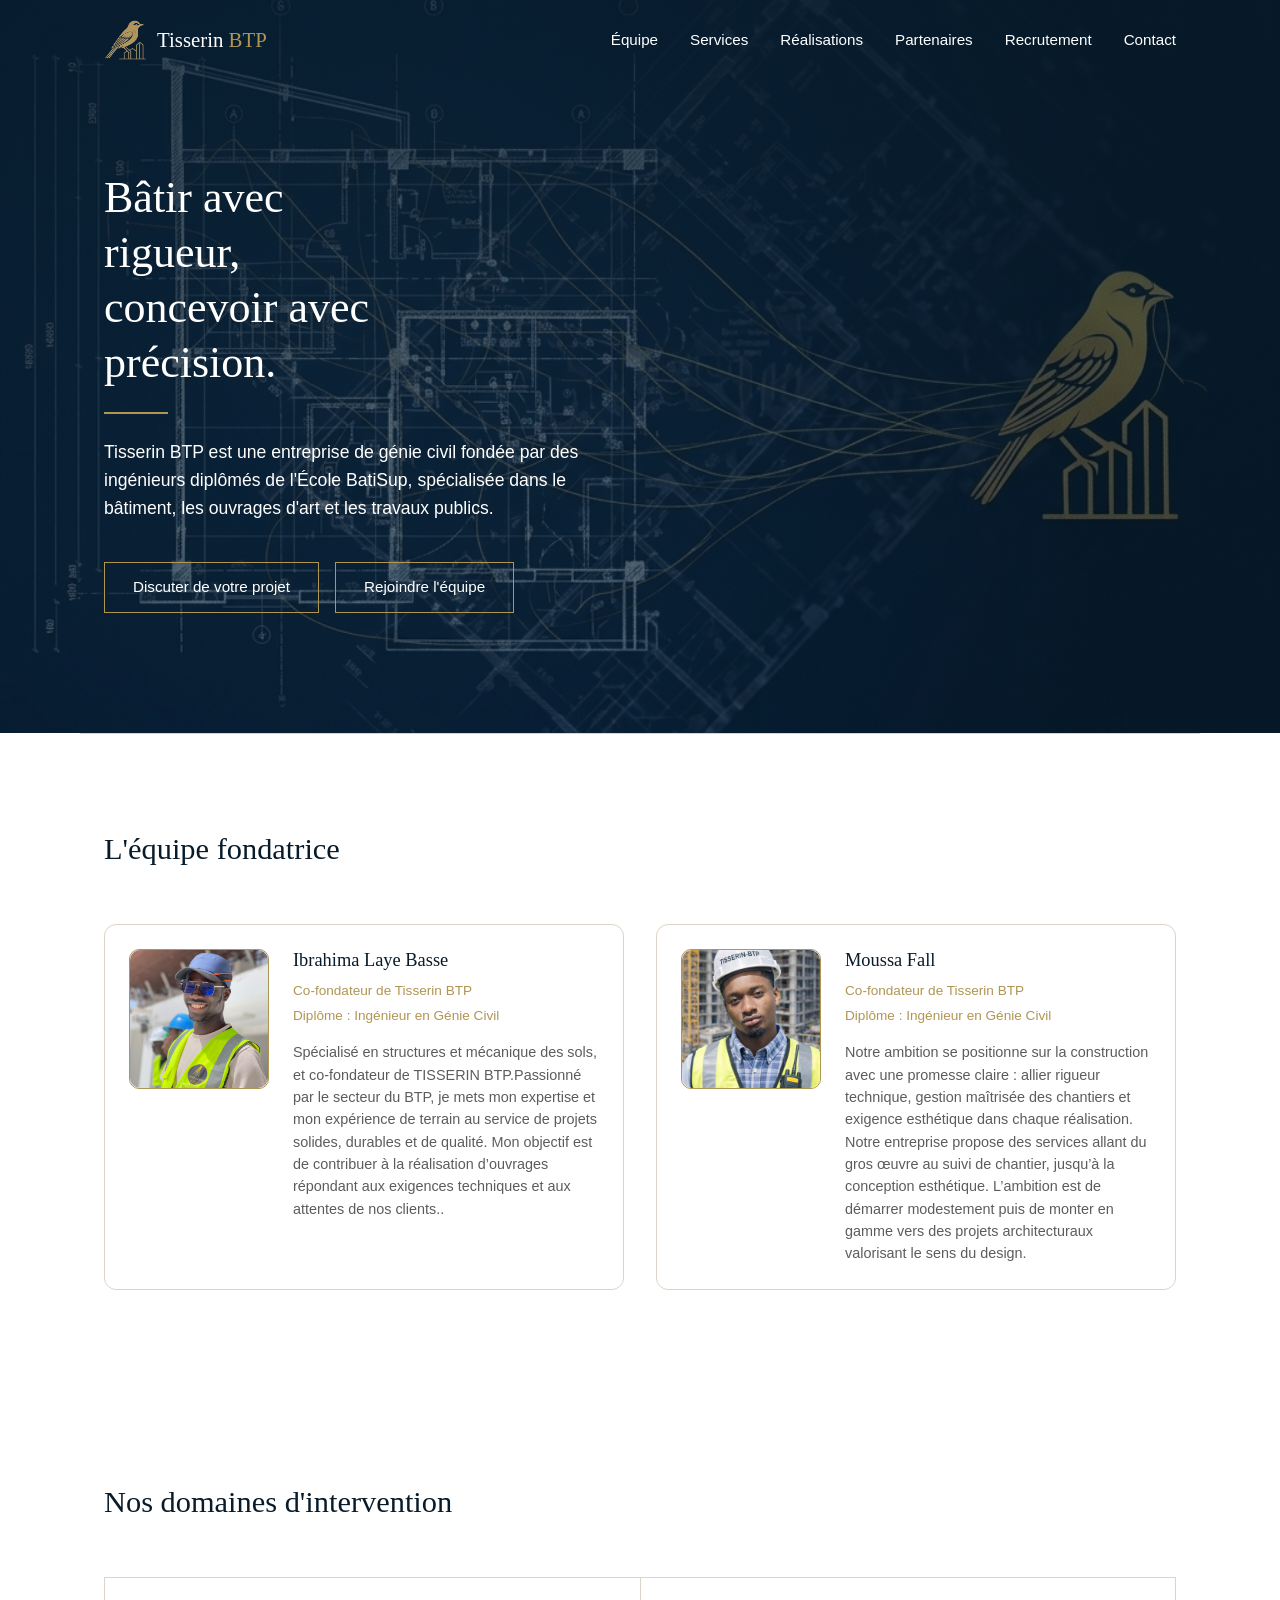
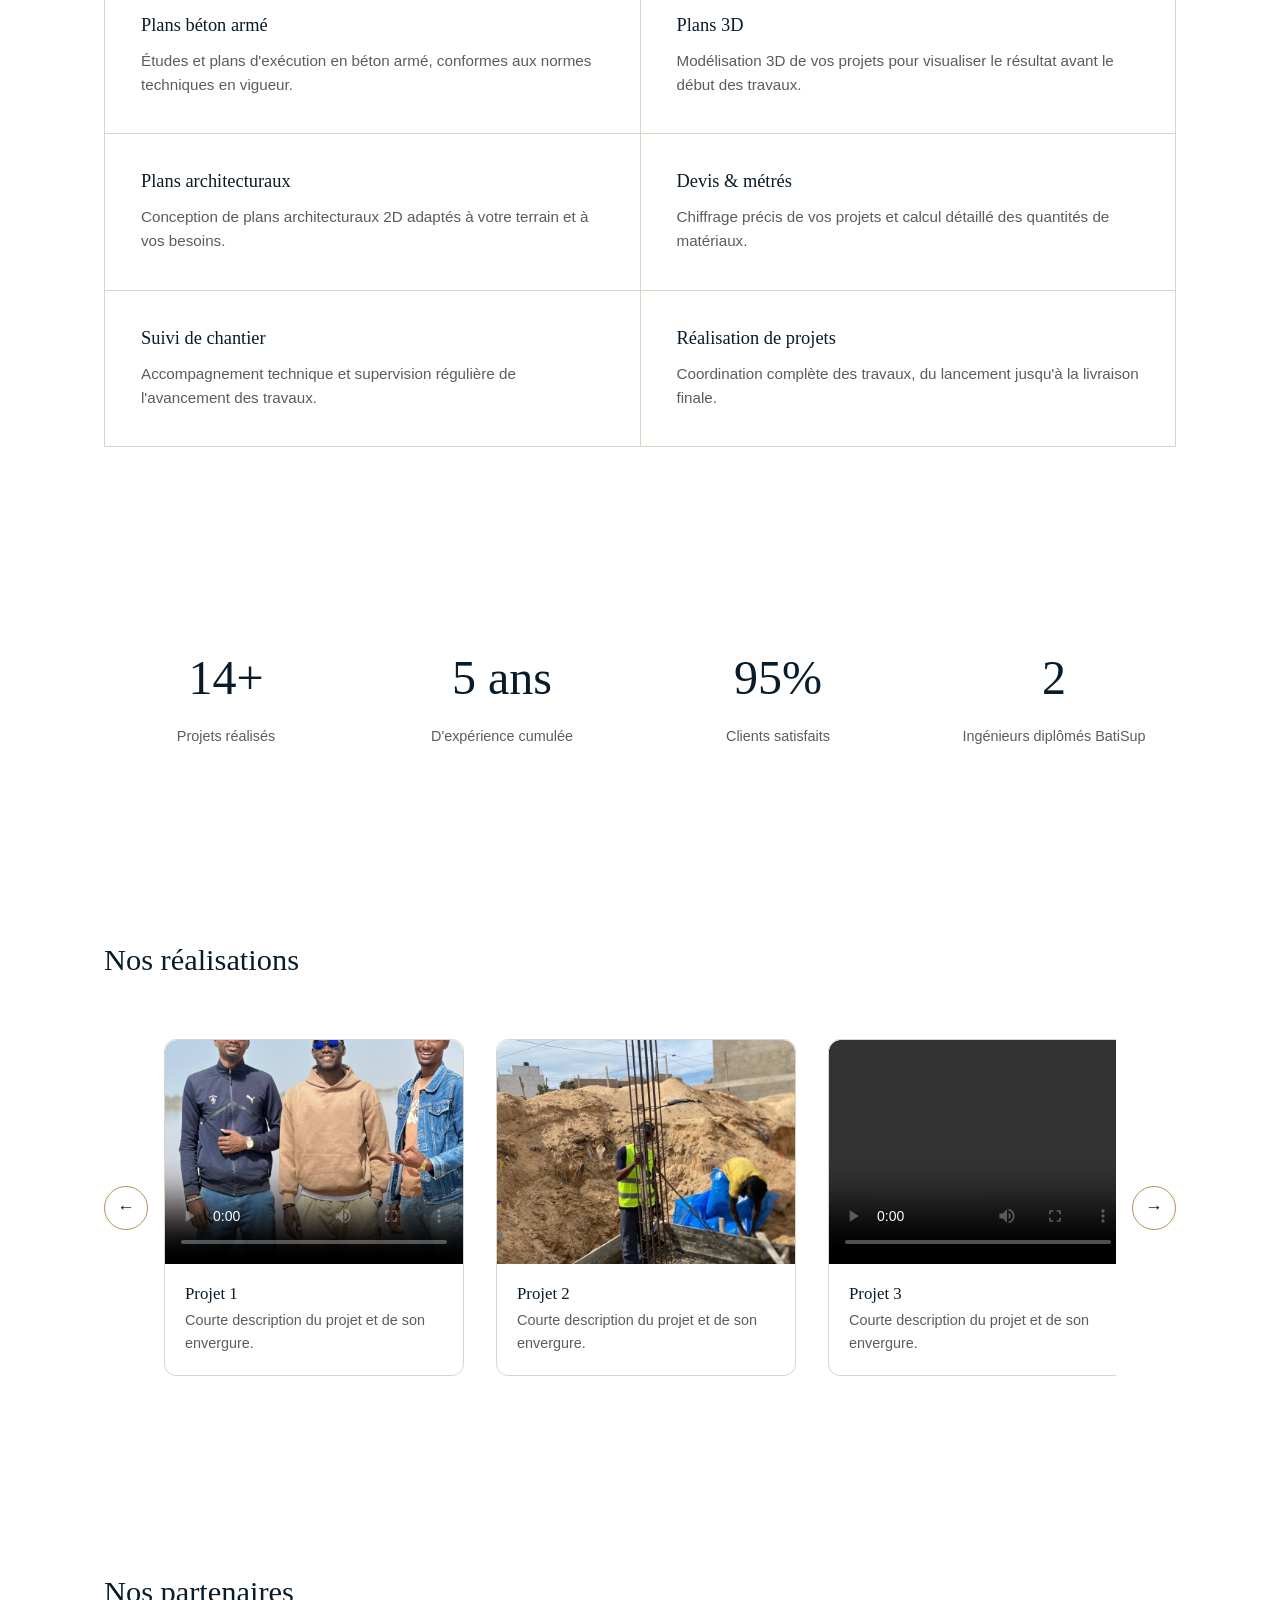
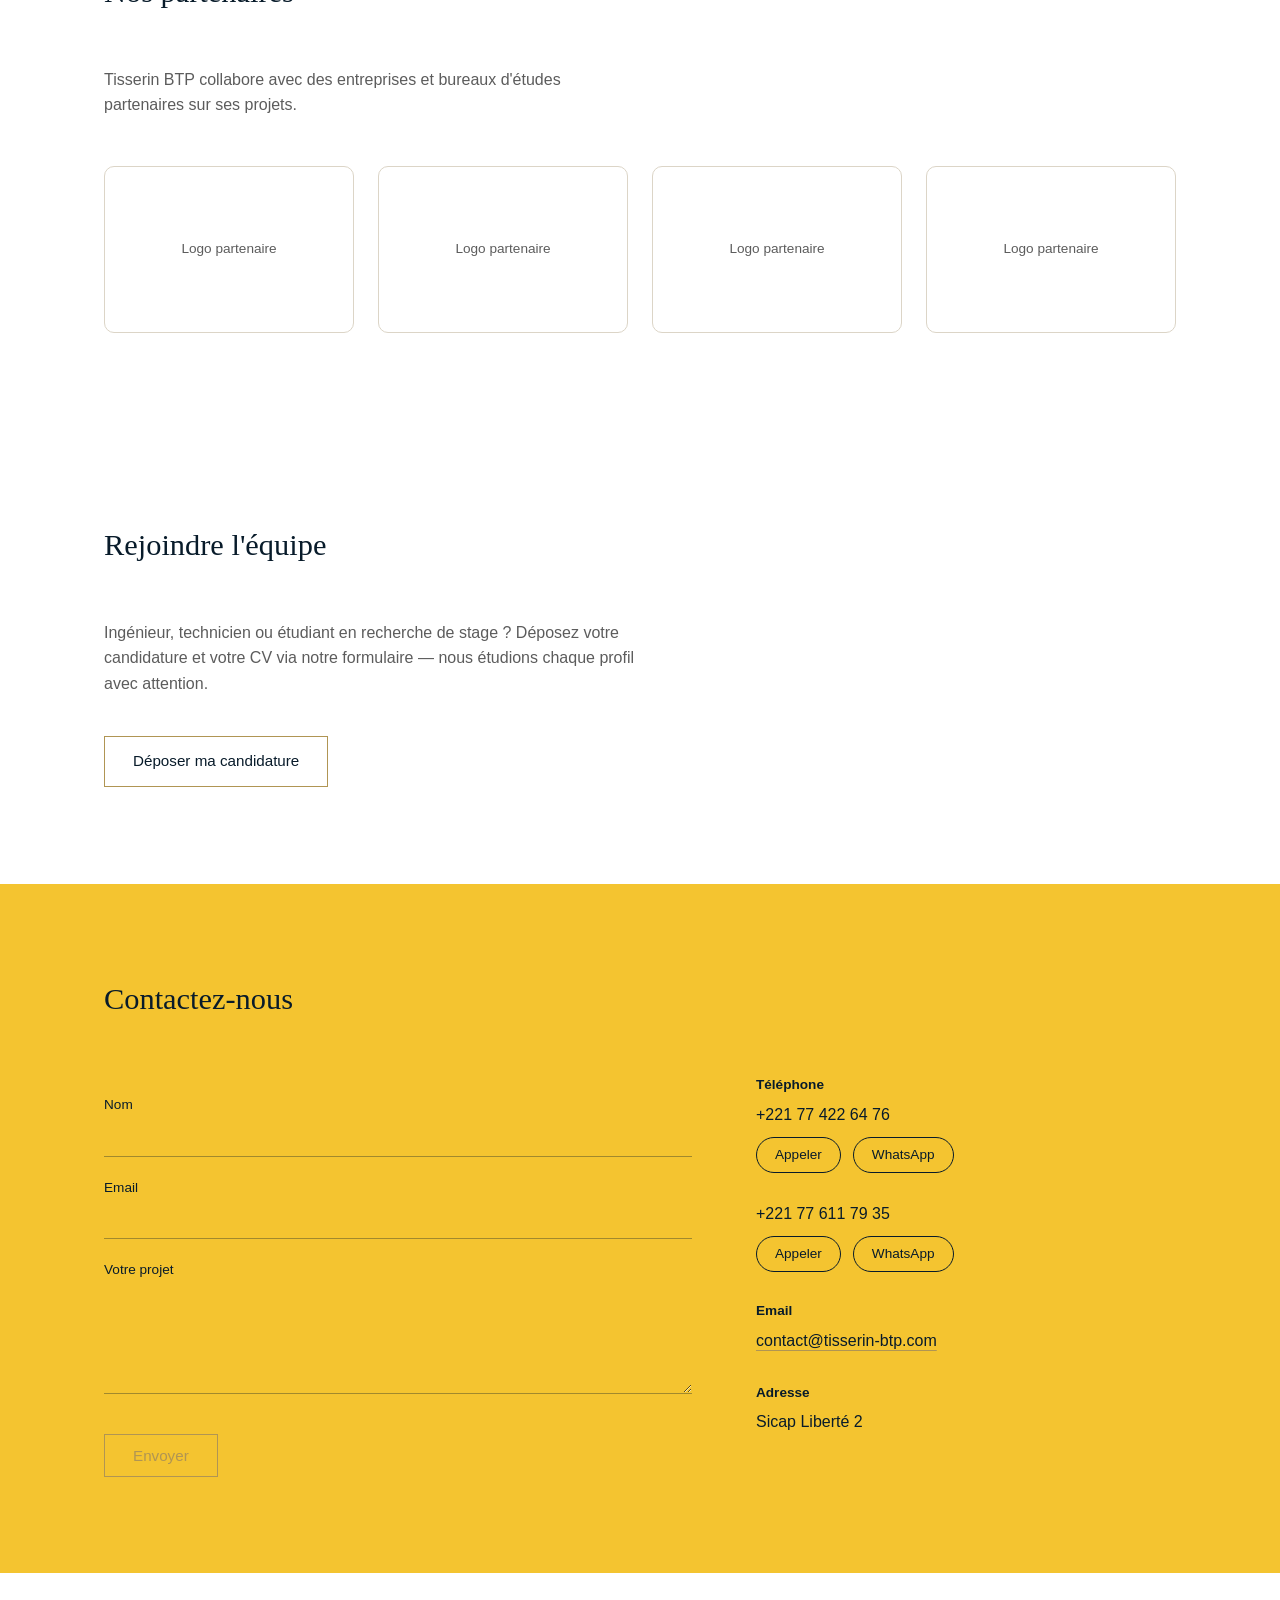
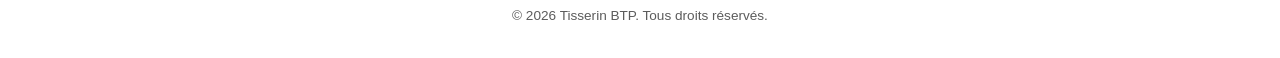
==== commit 8f2d32ef: "la responsivite correction 4" ====
--- a/index.html
+++ b/index.html
@@ -317,7 +317,8 @@
           <div class="contact-infos">
             <!-- Remplace ces numéros/email par les vôtres s'ils changent un jour -->
             <div class="contact-info-block">
-              <strong>Téléphone : +221 77 422 64 76</strong>
+              <strong>Téléphone</strong>
+              <p class="contact-phone-number">+221 77 422 64 76</p>
               <div class="contact-phone-actions">
                 <a href="tel:+221774226476" class="contact-action-link">Appeler</a>
                 <a href="https://wa.me/221774226476" class="contact-action-link" target="_blank" rel="noopener">WhatsApp</a>
@@ -325,7 +326,7 @@
             </div>
 
             <div class="contact-info-block">
-              <strong>+221 77 611 79 35</strong>
+              <p class="contact-phone-number">+221 77 611 79 35</p>
               <div class="contact-phone-actions">
                 <a href="tel:+221776117935" class="contact-action-link">Appeler</a>
                 <a href="https://wa.me/221776117935" class="contact-action-link" target="_blank" rel="noopener">WhatsApp</a>
--- a/css/style.css
+++ b/css/style.css
@@ -536,6 +536,12 @@
   color: var(--color-gold);
 }
 
+.contact-phone-number {
+  color: #F4F1EA;
+  font-size: 1rem;
+  margin-bottom: 10px;
+}
+
 .contact-phone-actions {
   display: flex;
   gap: 12px;
@@ -1060,4 +1066,55 @@
     max-width: 100%;
     justify-content: center;
   }
+
+  /* Filet de sécurité : garantit l'affichage des numéros quoi qu'il arrive */
+  .contact-phone-number {
+    color: #F4F1EA !important;
+    display: block !important;
+    opacity: 1 !important;
+  }
+}
+/* ===================== CONTACT : FOND JAUNE ===================== */
+section.contact {
+  background: #F4C430;
+  color: #081B2A;
+}
+
+section.contact h2 {
+  color: #081B2A;
+}
+
+section.contact label {
+  color: #081B2A;
+}
+
+section.contact input,
+section.contact textarea {
+  color: #081B2A;
+  border-bottom-color: rgba(8, 27, 42, 0.35);
+}
+
+section.contact input:focus,
+section.contact textarea:focus {
+  border-bottom-color: #081B2A;
+}
+
+section.contact .contact-info-block strong {
+  color: #081B2A;
+}
+
+section.contact .contact-phone-number,
+section.contact .contact-address,
+section.contact .contact-email-link {
+  color: #081B2A;
+}
+
+section.contact .contact-action-link {
+  border-color: #081B2A;
+  color: #081B2A;
+}
+
+section.contact .contact-action-link:hover {
+  background: #081B2A;
+  color: #F4C430;
 }
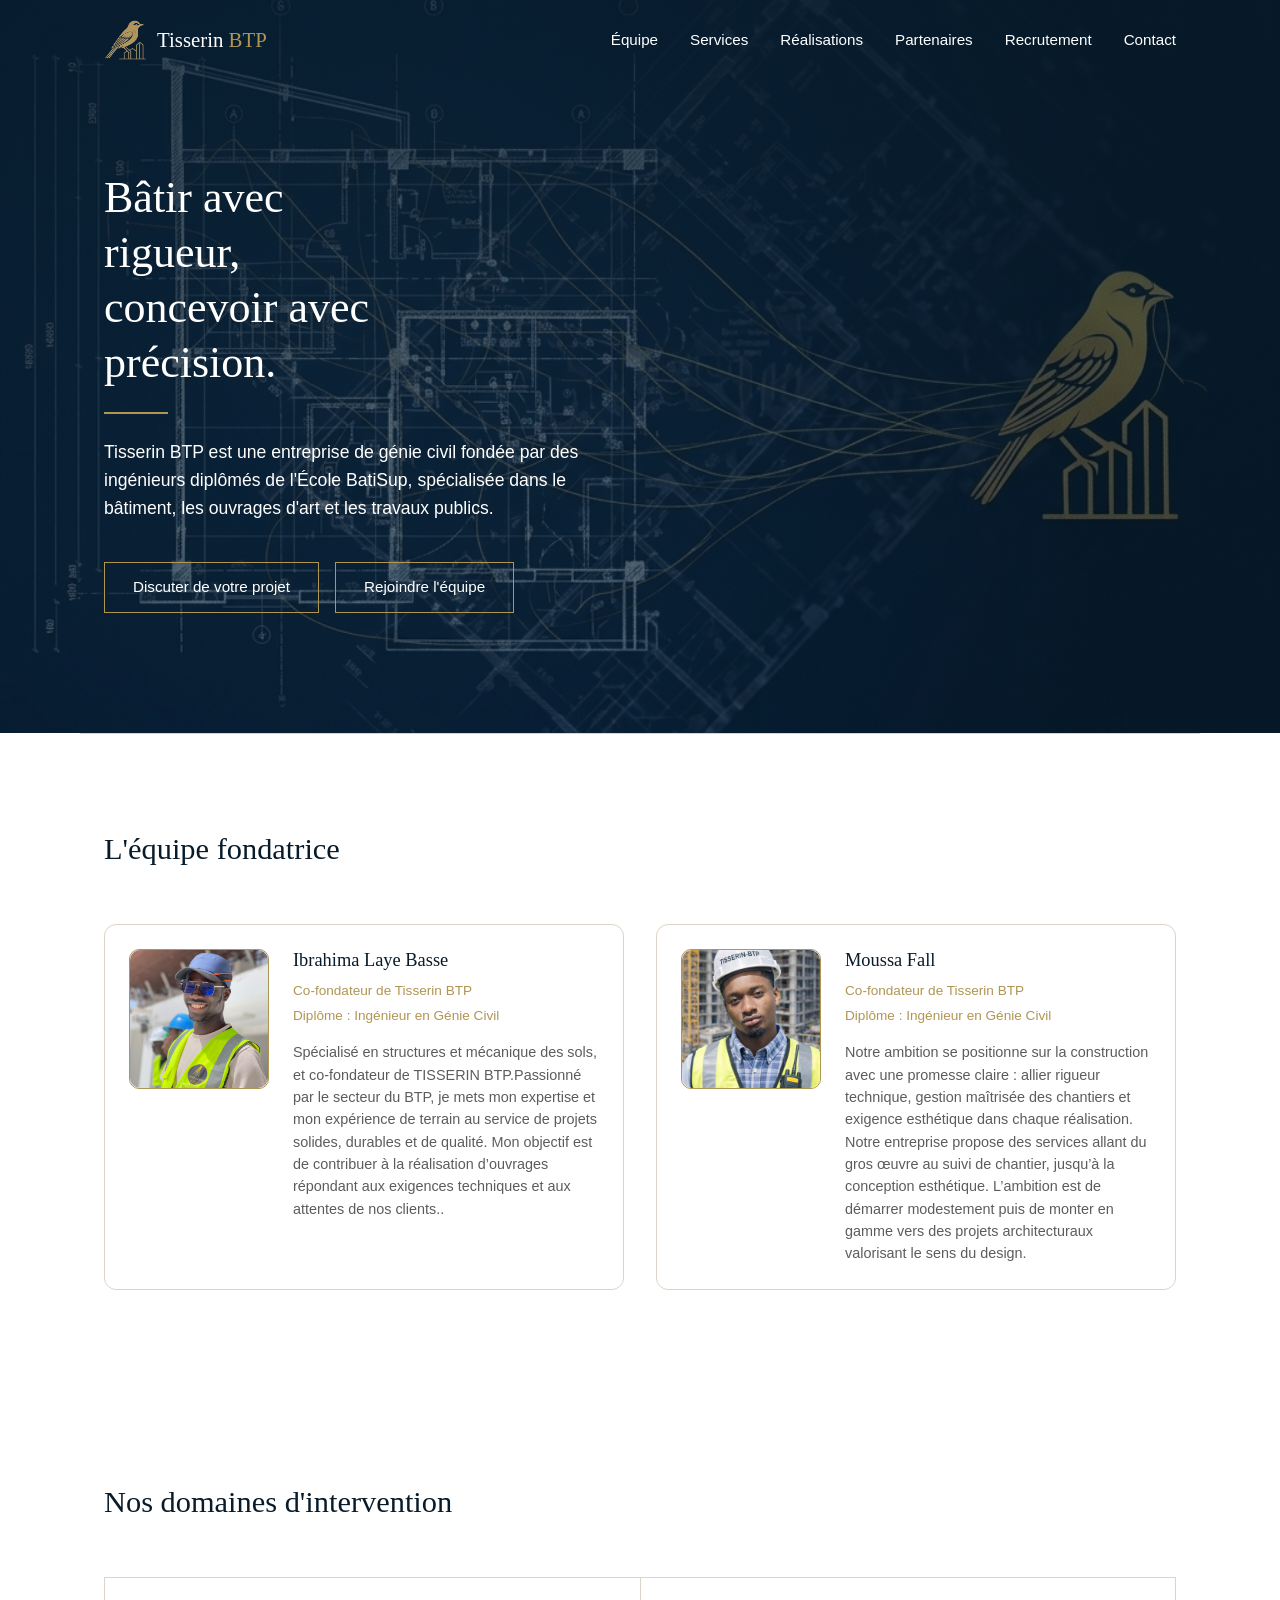
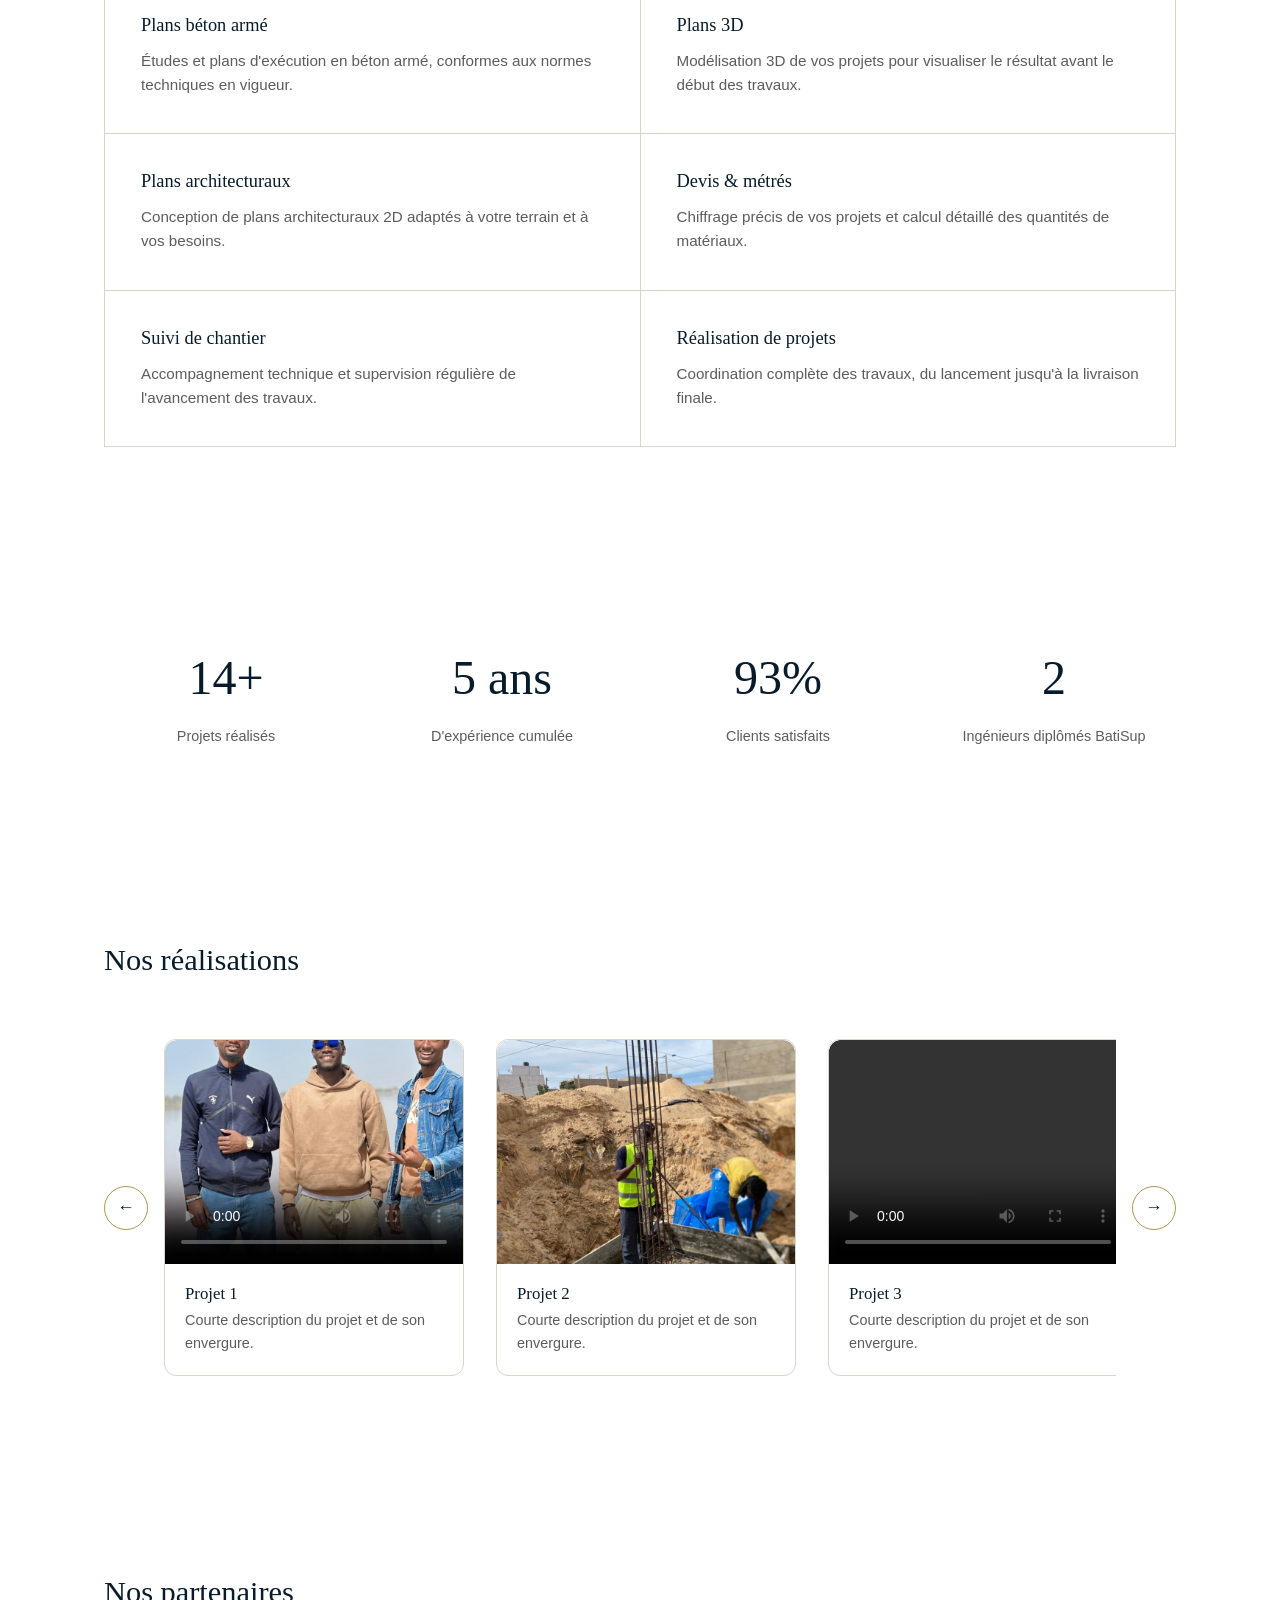
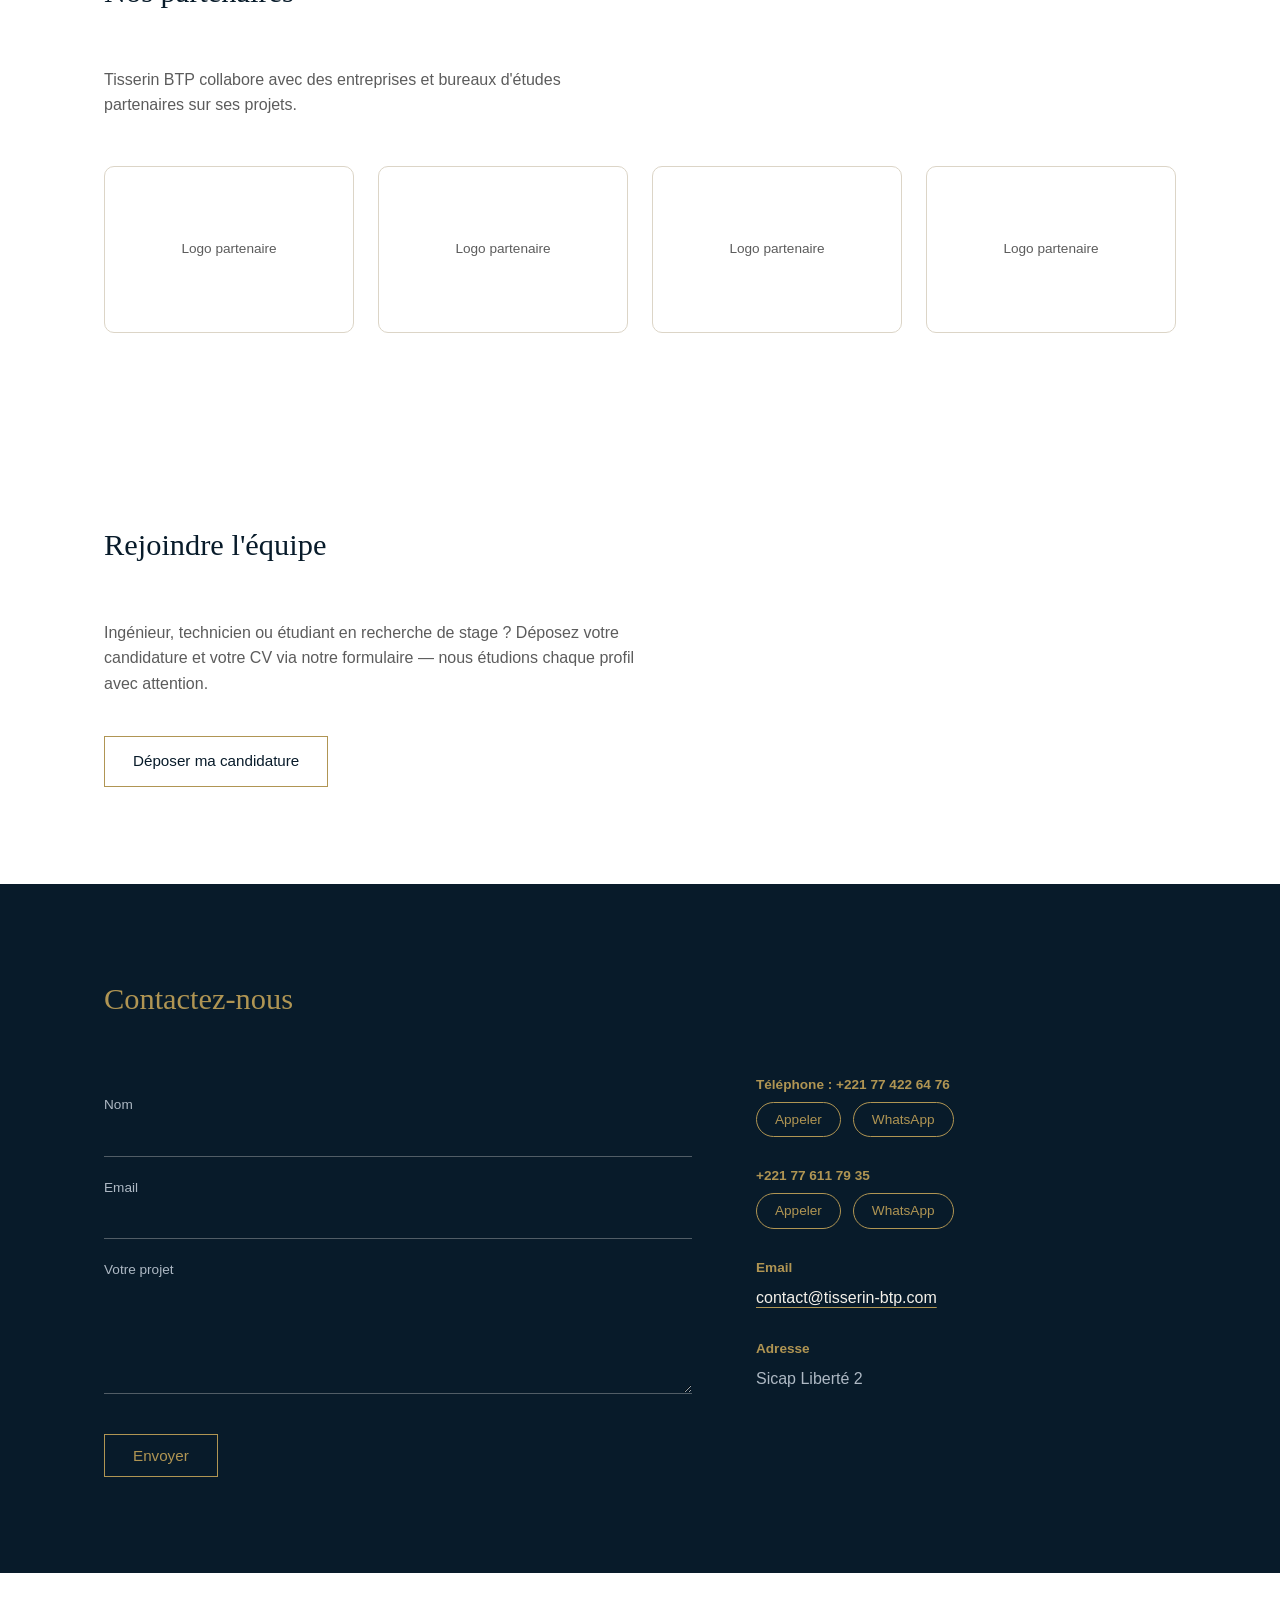
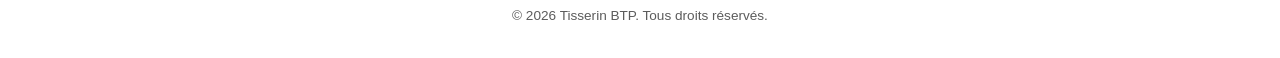
==== commit 9caf33f6: "la responsivite correction 5" ====
--- a/index.html
+++ b/index.html
@@ -317,8 +317,7 @@
           <div class="contact-infos">
             <!-- Remplace ces numéros/email par les vôtres s'ils changent un jour -->
             <div class="contact-info-block">
-              <strong>Téléphone</strong>
-              <p class="contact-phone-number">+221 77 422 64 76</p>
+              <strong>Téléphone : +221 77 422 64 76</strong>
               <div class="contact-phone-actions">
                 <a href="tel:+221774226476" class="contact-action-link">Appeler</a>
                 <a href="https://wa.me/221774226476" class="contact-action-link" target="_blank" rel="noopener">WhatsApp</a>
@@ -326,7 +325,7 @@
             </div>
 
             <div class="contact-info-block">
-              <p class="contact-phone-number">+221 77 611 79 35</p>
+              <strong>+221 77 611 79 35</strong>
               <div class="contact-phone-actions">
                 <a href="tel:+221776117935" class="contact-action-link">Appeler</a>
                 <a href="https://wa.me/221776117935" class="contact-action-link" target="_blank" rel="noopener">WhatsApp</a>
--- a/css/style.css
+++ b/css/style.css
@@ -1074,47 +1074,3 @@
     opacity: 1 !important;
   }
 }
-/* ===================== CONTACT : FOND JAUNE ===================== */
-section.contact {
-  background: #F4C430;
-  color: #081B2A;
-}
-
-section.contact h2 {
-  color: #081B2A;
-}
-
-section.contact label {
-  color: #081B2A;
-}
-
-section.contact input,
-section.contact textarea {
-  color: #081B2A;
-  border-bottom-color: rgba(8, 27, 42, 0.35);
-}
-
-section.contact input:focus,
-section.contact textarea:focus {
-  border-bottom-color: #081B2A;
-}
-
-section.contact .contact-info-block strong {
-  color: #081B2A;
-}
-
-section.contact .contact-phone-number,
-section.contact .contact-address,
-section.contact .contact-email-link {
-  color: #081B2A;
-}
-
-section.contact .contact-action-link {
-  border-color: #081B2A;
-  color: #081B2A;
-}
-
-section.contact .contact-action-link:hover {
-  background: #081B2A;
-  color: #F4C430;
-}
